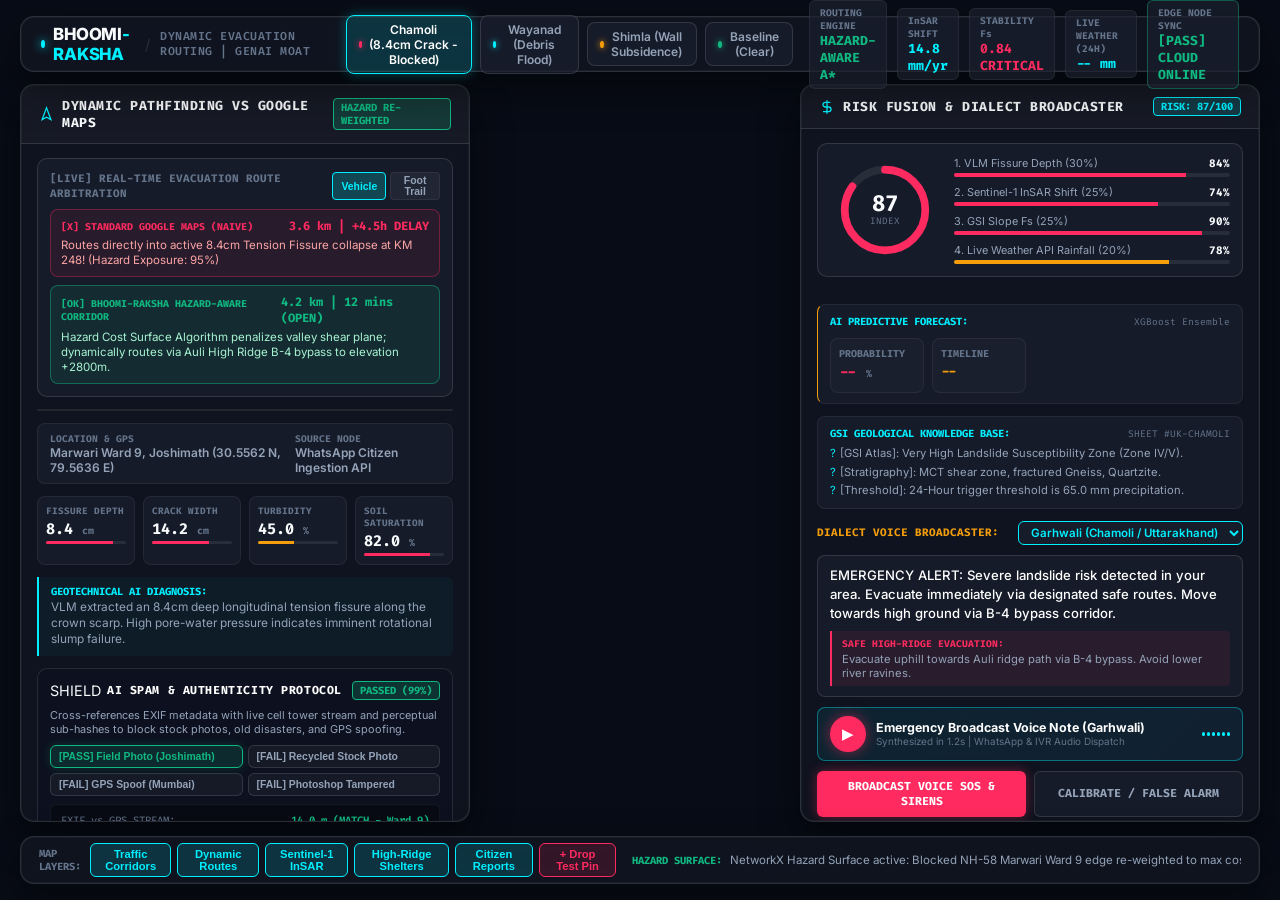
==== dashboard/index.html @ a4de479c "feat: real-time WhatsApp incoming citizen SOS popup modal on live dashboard" ====
<!DOCTYPE html>
<html lang="en">

<head>
  <meta charset="UTF-8">
  <meta name="viewport" content="width=device-width, initial-scale=1.0">
  <title>BHOOMI-RAKSHA | Dynamic Evacuation Pathfinding &amp; Vision-RAG AI</title>

  <!-- Fonts: Inter + Fira Code -->
  <link rel="preconnect" href="https://fonts.googleapis.com">
  <link rel="preconnect" href="https://fonts.gstatic.com" crossorigin>
  <link
    href="https://fonts.googleapis.com/css2?family=Fira+Code:wght@400;500;600;700&family=Inter:wght@300;400;500;600;700;800&display=swap"
    rel="stylesheet">

  <!-- Leaflet CSS -->
  <link rel="stylesheet" href="https://unpkg.com/leaflet@1.9.4/dist/leaflet.css"
    integrity="sha256-p4NxAoJBhIIN+hmNHrzRCf9tD/miZyoHS5obTRR9BMY=" crossorigin="" />

  <!-- Custom Apple Titanium Stylesheet -->
  <link rel="stylesheet" href="style.css">
</head>

<body class="theme-titanium">

  <!-- ============================================== -->
  <!-- FULLSCREEN BACKGROUND MAP HERO                 -->
  <!-- ============================================== -->
  <div id="hazard-map" class="fullscreen-map"></div>

  <!-- ============================================== -->
  <!-- TOP FLOATING HEADER HUD BAR                    -->
  <!-- ============================================== -->
  <header class="top-hud-bar glass-card">
    <div class="hud-brand">
      <div class="brand-badge">
        <span class="pulse-dot"></span>
        <span class="brand-name">BHOOMI<span class="text-accent">-RAKSHA</span></span>
      </div>
      <span class="brand-divider">/</span>
      <span class="brand-sub">DYNAMIC EVACUATION ROUTING | GENAI MOAT</span>
    </div>

    <!-- Center Scenario Selector -->
    <div class="hud-scenarios">
      <button class="sc-pill sc-pill--active" id="btn-sc-chamoli" onclick="selectScenario('chamoli_fissure')">
        <span class="sc-dot dot-red"></span> Chamoli (8.4cm Crack - Blocked)
      </button>
      <button class="sc-pill" id="btn-sc-wayanad" onclick="selectScenario('wayanad_flood')">
        <span class="sc-dot dot-cyan"></span> Wayanad (Debris Flood)
      </button>
      <button class="sc-pill" id="btn-sc-shimla" onclick="selectScenario('shimla_subsidence')">
        <span class="sc-dot dot-amber"></span> Shimla (Wall Subsidence)
      </button>
      <button class="sc-pill" id="btn-sc-normal" onclick="selectScenario('false_alarm_normal')">
        <span class="sc-dot dot-green"></span> Baseline (Clear)
      </button>
    </div>

    <!-- Right Live Telemetry Quick Pills -->
    <div class="hud-telemetry">
      <div class="telem-chip">
        <span class="chip-k">ROUTING ENGINE</span>
        <span class="chip-v text-safe" id="stat-routing">HAZARD-AWARE A*</span>
      </div>
      <div class="telem-chip">
        <span class="chip-k">InSAR SHIFT</span>
        <span class="chip-v text-cyan" id="stat-sar">14.8 mm/yr</span>
      </div>
      <div class="telem-chip">
        <span class="chip-k">STABILITY Fs</span>
        <span class="chip-v text-danger" id="stat-fs">0.84 CRITICAL</span>
      </div>
      <div class="telem-chip">
        <span class="chip-k">LIVE WEATHER (24H)</span>
        <span class="chip-v text-cyan" id="stat-weather">-- mm</span>
      </div>
      <div class="telem-chip" id="sync-chip" style="border-color: rgba(16, 185, 129, 0.4);">
        <span class="chip-k">EDGE NODE SYNC</span>
        <span class="chip-v text-safe" id="stat-sync">[PASS] CLOUD ONLINE</span>
      </div>
    </div>
  </header>

  <!-- ============================================== -->
  <!-- FLOATING LEFT WIDGET: ROUTING COMPARISON & VLM -->
  <!-- ============================================== -->
  <aside class="floating-panel floating-panel--left glass-card" id="panel-left">
    <div class="panel-header">
      <div class="panel-title-group">
        <svg class="panel-icon" viewBox="0 0 24 24" width="16" height="16" fill="none" stroke="currentColor"
          stroke-width="2">
          <polygon points="12 2 19 21 12 17 5 21 12 2" />
        </svg>
        <h3>DYNAMIC PATHFINDING VS GOOGLE MAPS</h3>
      </div>
      <span class="badge-mini badge-mini--safe" id="routing-badge">HAZARD RE-WEIGHTED</span>
    </div>

    <div class="panel-body">
      <!-- 1. Side-by-Side Pathfinding Comparison Card (The SIH Pitch Moat) -->
      <div class="route-comparison-card">
        <div class="route-comp-header">
          <span class="comp-title">[LIVE] REAL-TIME EVACUATION ROUTE ARBITRATION</span>
          <div class="evac-mode-switch">
            <button class="mode-btn mode-btn--active" id="btn-mode-veh"
              onclick="switchEvacMode('vehicle')">Vehicle</button>
            <button class="mode-btn" id="btn-mode-foot" onclick="switchEvacMode('foot')">Foot Trail</button>
          </div>
        </div>

        <!-- Google Maps (Naive Baseline) -->
        <div class="route-option route-option--naive">
          <div class="route-opt-top">
            <span class="route-tag tag-danger">[X] STANDARD GOOGLE MAPS (NAIVE)</span>
            <span class="route-stat text-danger" id="naive-dist">3.6 km | +4.5h DELAY</span>
          </div>
          <p class="route-warning-text" id="naive-warn">
            Routes directly into active 8.4cm Tension Fissure collapse at KM 248! (Hazard Exposure: 95%)
          </p>
        </div>

        <!-- Bhoomi-Raksha Dynamic Safe Route -->
        <div class="route-option route-option--safe">
          <div class="route-opt-top">
            <span class="route-tag tag-safe">[OK] BHOOMI-RAKSHA HAZARD-AWARE CORRIDOR</span>
            <span class="route-stat text-safe" id="safe-dist">4.2 km | 12 mins (OPEN)</span>
          </div>
          <p class="route-clear-text" id="safe-desc">
            Hazard Cost Surface Algorithm penalizes valley shear plane; dynamically routes via Auli High Ridge B-4
            bypass to elevation +2800m.
          </p>
        </div>
      </div>

      <!-- 2. Citizen Field Photo with VLM Segmentation -->
      <div class="photo-viewer-card">
        <div class="photo-tags">
          <span class="photo-tag tag-depth" id="vlm-tag-depth">DEPTH: 8.4 cm</span>
          <span class="photo-tag tag-class" id="vlm-tag-class">TENSION SCARP</span>
          <span class="photo-tag tag-conf" id="vlm-tag-conf">93.5% CONFIDENCE</span>
        </div>
        <img id="vlm-preview-img"
          src="https://images.unsplash.com/photo-1578328819058-b69f3a3b0f6b?auto=format&fit=crop&w=800&q=80"
          alt="Citizen Field Upload">
        <div class="fissure-box-overlay" id="fissure-box">
          <span class="fissure-badge">VLM SEGMENTATION: 8.4cm DEPTH x 14.2cm WIDTH</span>
        </div>
      </div>

      <!-- 3. Photo Meta & Diagnostic Metrics -->
      <div class="photo-meta-strip">
        <div class="meta-row">
          <span class="meta-k">LOCATION &amp; GPS</span>
          <span class="meta-v" id="reporter-loc">Marwari Ward 9, Joshimath (30.5562 N, 79.5636 E)</span>
        </div>
        <div class="meta-row">
          <span class="meta-k">SOURCE NODE</span>
          <span class="meta-v text-cyan" id="reporter-name">WhatsApp Citizen Ingestion API</span>
        </div>
      </div>

      <!-- 4-Grid Diagnostic Counters -->
      <div class="metric-grid">
        <div class="metric-cell">
          <span class="cell-label">FISSURE DEPTH</span>
          <span class="cell-val" id="metric-depth">8.4 <small>cm</small></span>
          <div class="progress-track">
            <div class="progress-bar bg-danger" id="bar-depth" style="width: 84%"></div>
          </div>
        </div>
        <div class="metric-cell">
          <span class="cell-label">CRACK WIDTH</span>
          <span class="cell-val" id="metric-width">14.2 <small>cm</small></span>
          <div class="progress-track">
            <div class="progress-bar bg-danger" id="bar-width" style="width: 71%"></div>
          </div>
        </div>
        <div class="metric-cell">
          <span class="cell-label">TURBIDITY</span>
          <span class="cell-val" id="metric-turbidity">45.0 <small>%</small></span>
          <div class="progress-track">
            <div class="progress-bar bg-amber" id="bar-turbidity" style="width: 45%"></div>
          </div>
        </div>
        <div class="metric-cell">
          <span class="cell-label">SOIL SATURATION</span>
          <span class="cell-val" id="metric-sat">82.0 <small>%</small></span>
          <div class="progress-track">
            <div class="progress-bar bg-danger" id="bar-sat" style="width: 82%"></div>
          </div>
        </div>
      </div>

      <!-- VLM Geotechnical Diagnostic Explanation -->
      <div class="explanation-card">
        <span class="exp-title">GEOTECHNICAL AI DIAGNOSIS:</span>
        <p class="exp-text" id="vlm-explanation">
          VLM extracted an 8.4cm deep longitudinal tension fissure along the crown scarp. High pore-water pressure
          indicates imminent rotational slump failure.
        </p>
      </div>

      <!-- 4. AI Hallucination & Spam Filter (Computer Vision Protocol) -->
      <div class="spam-filter-card">
        <div class="spam-header">
          <div class="spam-title-group">
            <span class="spam-icon">SHIELD</span>
            <span class="spam-title">AI SPAM &amp; AUTHENTICITY PROTOCOL</span>
          </div>
          <span class="badge-mini badge-mini--safe" id="spam-status-badge">PASSED (99%)</span>
        </div>

        <p class="spam-pitch-note">
          Cross-references EXIF metadata with live cell tower stream and perceptual sub-hashes to block stock photos,
          old disasters, and GPS spoofing.
        </p>

        <!-- Interactive Test Triggers -->
        <div class="spam-preset-pills">
          <button class="spam-pill spam-pill--active" id="btn-spam-live_authentic_field"
            onclick="testSpamPreset('live_authentic_field')">
            [PASS] Field Photo (Joshimath)
          </button>
          <button class="spam-pill" id="btn-spam-recycled_stock_spam" onclick="testSpamPreset('recycled_stock_spam')">
            [FAIL] Recycled Stock Photo
          </button>
          <button class="spam-pill" id="btn-spam-gps_spoof_hoax" onclick="testSpamPreset('gps_spoof_hoax')">
            [FAIL] GPS Spoof (Mumbai)
          </button>
          <button class="spam-pill" id="btn-spam-manipulated_photoshop_fake"
            onclick="testSpamPreset('manipulated_photoshop_fake')">
            [FAIL] Photoshop Tampered
          </button>
        </div>

        <!-- Real-time Verification Telemetry -->
        <div class="spam-telemetry-box">
          <div class="spam-telem-row">
            <span class="telem-k">EXIF vs GPS STREAM:</span>
            <span class="telem-v text-safe" id="spam-gps-delta">14.0 m (MATCH - Ward 9)</span>
          </div>
          <div class="spam-telem-row">
            <span class="telem-k">TOWER TRIANGULATION:</span>
            <span class="telem-v text-safe" id="spam-tower-cid">BSNL Circle UK (LAC: 2481 / CID: 58210)</span>
          </div>
          <div class="spam-telem-row">
            <span class="telem-k">dHash DEDUPLICATION:</span>
            <span class="telem-v text-safe" id="spam-dhash-match">0% Duplicate (Unique Field Frame)</span>
          </div>
          <div class="spam-telem-row">
            <span class="telem-k">COMPRESSION / ELA:</span>
            <span class="telem-v text-safe" id="spam-ela-score">96% Raw Sensor Consistency</span>
          </div>
        </div>

        <div class="spam-reason-box" id="spam-reason-box">
          <span class="spam-reason-text" id="spam-decision-reason">
            Verified: EXIF GPS, Cell Tower ID, Raw Sensor Noise &amp; Timestamp match. Zero duplicate hashes in national
            archive.
          </span>
        </div>
      </div>
    </div>
  </aside>

  <!-- ============================================== -->
  <!-- FLOATING RIGHT WIDGET: RISK, RAG & BROADCAST   -->
  <!-- ============================================== -->
  <aside class="floating-panel floating-panel--right glass-card" id="panel-right">
    <div class="panel-header">
      <div class="panel-title-group">
        <svg class="panel-icon" viewBox="0 0 24 24" width="16" height="16" fill="none" stroke="currentColor"
          stroke-width="2">
          <path d="M12 2v20M17 5H9.5a3.5 3.5 0 0 0 0 7h5a3.5 3.5 0 0 1 0 7H6" />
        </svg>
        <h3>RISK FUSION &amp; DIALECT BROADCASTER</h3>
      </div>
      <span class="badge-mini badge-mini--cyan" id="composite-score-badge">RISK: 87/100</span>
    </div>

    <div class="panel-body">
      <!-- 1. Threat Gauge & Risk Breakdown Row -->
      <div class="risk-gauge-row">
        <div class="radial-gauge">
          <svg viewBox="0 0 100 100">
            <circle class="gauge-base" cx="50" cy="50" r="42"></circle>
            <circle class="gauge-arc" id="gauge-fill-circle" cx="50" cy="50" r="42"></circle>
          </svg>
          <div class="gauge-center">
            <span class="gauge-number" id="risk-score-num">87</span>
            <span class="gauge-sub">INDEX</span>
          </div>
        </div>

        <div class="factor-breakdown">
          <div class="factor-item">
            <div class="factor-label"><span>1. VLM Fissure Depth (30%)</span><strong id="bk-vlm">84%</strong></div>
            <div class="factor-track">
              <div class="factor-fill bg-danger" id="prog-vlm" style="width: 84%"></div>
            </div>
          </div>
          <div class="factor-item">
            <div class="factor-label"><span>2. Sentinel-1 InSAR Shift (25%)</span><strong id="bk-sar">74%</strong></div>
            <div class="factor-track">
              <div class="factor-fill bg-danger" id="prog-sar" style="width: 74%"></div>
            </div>
          </div>
          <div class="factor-item">
            <div class="factor-label"><span>3. GSI Slope Fs (25%)</span><strong id="bk-fs">90%</strong></div>
            <div class="factor-track">
              <div class="factor-fill bg-danger" id="prog-fs" style="width: 90%"></div>
            </div>
          </div>
          <div class="factor-item">
            <div class="factor-label"><span>4. Live Weather API Rainfall (20%)</span><strong id="bk-rain">78%</strong>
            </div>
            <div class="factor-track">
              <div class="factor-fill bg-amber" id="prog-rain" style="width: 78%"></div>
            </div>
          </div>
        </div>
      </div>

      <!-- 1.5 AI/ML Predictive Forecast -->
      <div class="rag-info-card" style="margin-top: 15px; border-left-color: #f59e0b;">
        <div class="rag-header">
          <span class="rag-label">AI PREDICTIVE FORECAST:</span>
          <span class="rag-tag" id="ai-model-tag">XGBoost Ensemble</span>
        </div>
        <div class="metric-grid" style="margin-top: 10px; gap: 8px;">
          <div class="metric-cell" style="flex: 1;">
            <span class="cell-label" style="font-size: 10px;">PROBABILITY</span>
            <span class="cell-val text-danger" id="ai-prob">-- <small>%</small></span>
          </div>
          <div class="metric-cell" style="flex: 2;">
            <span class="cell-label" style="font-size: 10px;">TIMELINE</span>
            <span class="cell-val text-amber" id="ai-timeline" style="font-size: 14px;">--</span>
          </div>
        </div>
      </div>

      <!-- 2. GSI Geological Survey RAG Snippets -->
      <div class="rag-info-card">
        <div class="rag-header">
          <span class="rag-label">GSI GEOLOGICAL KNOWLEDGE BASE:</span>
          <span class="rag-tag" id="rag-sector-tag">SHEET #UK-CHAMOLI</span>
        </div>
        <ul class="rag-bullets" id="rag-excerpts-list">
          <li>[GSI Atlas]: Very High Landslide Susceptibility Zone (Zone IV/V).</li>
          <li>[Stratigraphy]: MCT shear zone, fractured Gneiss, Quartzite.</li>
          <li>[Threshold]: 24-Hour trigger threshold is 65.0 mm precipitation.</li>
        </ul>
      </div>

      <!-- 3. Regional Dialect Voice Broadcaster -->
      <div class="broadcast-section">
        <div class="broadcast-top-row">
          <span class="bc-title">DIALECT VOICE BROADCASTER:</span>
          <select id="dialect-select" class="dialect-select-input" onchange="changeDialect(this.value)">
            <option value="Garhwali">Garhwali (Chamoli / Uttarakhand)</option>
            <option value="Malayalam">Malayalam (Wayanad / Kerala)</option>
            <option value="Pahari">Pahari (Shimla / HP)</option>
            <option value="Nepali">Nepali (Darjeeling / Sikkim)</option>
            <option value="Hindi">Hindi (Common)</option>
            <option value="English">English (National)</option>
          </select>
        </div>

        <div class="speech-script-box">
          <p class="speech-text" id="bc-script-text">
            EMERGENCY ALERT: Severe landslide risk detected in your area. Evacuate immediately via designated safe
            routes. Move towards high ground via B-4 bypass corridor.
          </p>
          <div class="evac-route-box">
            <span class="evac-k">SAFE HIGH-RIDGE EVACUATION:</span>
            <span class="evac-v" id="bc-route-text">Evacuate uphill towards Auli ridge path via B-4 bypass. Avoid lower
              river ravines.</span>
          </div>
        </div>

        <!-- Sleek Audio Player -->
        <div class="audio-control-card">
          <button class="btn-play-trigger" id="btn-audio-play" onclick="toggleAudioPlayback()">
            <span id="play-icon">&#9654;</span>
          </button>
          <div class="audio-meta">
            <span class="audio-name" id="audio-label">Emergency Broadcast Voice Note (Garhwali)</span>
            <span class="audio-meta-sub">Synthesized in 1.2s | WhatsApp &amp; IVR Audio Dispatch</span>
          </div>
          <div class="wave-visualizer" id="audio-wave-anim">
            <span></span><span></span><span></span><span></span><span></span><span></span>
          </div>
        </div>

        <!-- Dispatch Actions -->
        <div class="action-button-grid">
          <button class="action-btn btn-broadcast" onclick="triggerOperatorAction('CONFIRM_DISPATCH')">
            BROADCAST VOICE SOS &amp; SIRENS
          </button>
          <button class="action-btn btn-calibrate" onclick="triggerOperatorAction('FALSE_ALARM')">
            CALIBRATE / FALSE ALARM
          </button>
        </div>
      </div>
    </div>
  </aside>

  <!-- ============================================== -->
  <!-- FLOATING BOTTOM MAP CONTROLS & AUDIT BAR       -->
  <!-- ============================================== -->
  <footer class="bottom-hud-bar glass-card">
    <div class="map-layers-group">
      <span class="hud-label">MAP LAYERS:</span>
      <button class="layer-pill layer-pill--active" id="tog-traffic" onclick="toggleMapLayer('traffic')">Traffic
        Corridors</button>
      <button class="layer-pill layer-pill--active" id="tog-routes" onclick="toggleMapLayer('routes')">Dynamic
        Routes</button>
      <button class="layer-pill layer-pill--active" id="tog-insar" onclick="toggleMapLayer('insar')">Sentinel-1
        InSAR</button>
      <button class="layer-pill layer-pill--active" id="tog-evac" onclick="toggleMapLayer('evac')">High-Ridge
        Shelters</button>
      <button class="layer-pill layer-pill--active" id="tog-pins" onclick="toggleMapLayer('pins')">Citizen
        Reports</button>
      <button class="layer-pill layer-pill--highlight" onclick="simulateNewCitizenClick()">+ Drop Test Pin</button>
    </div>

    <!-- Mini Audit Log -->
    <div class="audit-mini-ticker">
      <span class="audit-tag">HAZARD SURFACE:</span>
      <span class="audit-msg" id="audit-ticker-msg">NetworkX Hazard Surface active: Blocked NH-58 Marwari Ward 9 edge
        re-weighted to max cost. Traffic rerouted to Auli B-4 bypass.</span>
    </div>
  </footer>

  <!-- ============================================== -->
  <!-- LIVE WHATSAPP CITIZEN SOS POPUP MODAL          -->
  <!-- ============================================== -->
  <div id="whatsapp-sos-modal" class="sos-modal-overlay" style="display: none;">
    <div class="sos-modal-card glass-card">
      <div class="sos-modal-header">
        <div class="sos-pulse-badge">
          <span class="pulse-ring"></span>
          <span class="sos-icon">🚨</span>
        </div>
        <div class="sos-title-group">
          <h4 class="sos-heading">INCOMING CITIZEN WHATSAPP SOS</h4>
          <span class="sos-sub" id="sos-timestamp">Live Alert • Received Just Now</span>
        </div>
        <button class="sos-close-btn" onclick="dismissSosModal()">&times;</button>
      </div>

      <div class="sos-modal-body">
        <div class="sos-sender-badge">
          <span class="sender-label">SENDER MOBILE:</span>
          <span class="sender-number" id="sos-sender-phone">+91 97738-34230</span>
        </div>

        <div class="sos-message-bubble">
          <span class="bubble-tag">CITIZEN DISTRESS MESSAGE:</span>
          <p class="bubble-text" id="sos-message-content">
            "Heavy rain and road crack in my area, please send evacuation route!"
          </p>
        </div>

        <div class="sos-action-bar">
          <button class="action-btn btn-broadcast" style="padding: 8px 16px; font-size: 11px;" onclick="triggerOperatorAction('CONFIRM_DISPATCH')">
            DISPATCH DIALECT SIREN & ROUTE
          </button>
          <button class="action-btn btn-calibrate" style="padding: 8px 16px; font-size: 11px;" onclick="dismissSosModal()">
            ACKNOWLEDGE
          </button>
        </div>
      </div>
    </div>
  </div>

  <!-- Leaflet Map JS -->
  <script src="https://unpkg.com/leaflet@1.9.4/dist/leaflet.js"
    integrity="sha256-20nQCchB9co0qIjJZRGuk2/Z9VM+kNiyxNV1lvTlZBo=" crossorigin=""></script>
  <!-- Dashboard Controller Script -->
  <script src="app.js"></script>
</body>

</html>
---- dashboard/style.css ----
/* ==========================================================================
   BHOOMI-RAKSHA FULLSCREEN HERO STYLESHEET
   Apple Titanium Frosted Dark Glass Theme
   Typography: Inter + Fira Code
   ========================================================================== */

:root {
  --bg-core: #090c13;
  --bg-glass: rgba(18, 22, 32, 0.78);
  --bg-glass-sub: rgba(28, 34, 48, 0.65);
  --bg-glass-elevated: rgba(38, 46, 65, 0.85);
  
  --border-glass: rgba(255, 255, 255, 0.12);
  --border-glass-light: rgba(255, 255, 255, 0.06);
  --border-accent: rgba(0, 240, 255, 0.4);

  --text-primary: #f8fafc;
  --text-secondary: #94a3b8;
  --text-muted: #64748b;

  --accent-cyan: #00f0ff;
  --accent-blue: #38bdf8;
  --accent-danger: #ff2a5f;
  --accent-amber: #f59e0b;
  --accent-safe: #10b981;

  --font-ui: 'Inter', -apple-system, BlinkMacSystemFont, sans-serif;
  --font-mono: 'Fira Code', monospace;
}

* {
  box-sizing: border-box;
  margin: 0;
  padding: 0;
}

html, body {
  width: 100vw;
  height: 100vh;
  overflow: hidden;
  background-color: var(--bg-core);
  color: var(--text-primary);
  font-family: var(--font-ui);
  -webkit-font-smoothing: antialiased;
}

/* ==========================================================================
   FULLSCREEN MAP CONTAINER
   ========================================================================== */
.fullscreen-map {
  position: absolute;
  top: 0;
  left: 0;
  width: 100vw;
  height: 100vh;
  z-index: 1;
  background: #080c16;
}

/* Leaflet map dark filter */
.leaflet-container {
  background: #090d16 !important;
  font-family: var(--font-ui) !important;
}

/* ==========================================================================
   FROSTED GLASS CARD BASE
   ========================================================================== */
.glass-card {
  background: var(--bg-glass);
  backdrop-filter: blur(20px) saturate(180%);
  -webkit-backdrop-filter: blur(20px) saturate(180%);
  border: 1px solid var(--border-glass);
  box-shadow: 0 16px 40px rgba(0, 0, 0, 0.45), 0 0 1px 1px rgba(255, 255, 255, 0.05) inset;
  border-radius: 14px;
}

/* ==========================================================================
   TOP FLOATING HUD BAR
   ========================================================================== */
.top-hud-bar {
  position: absolute;
  top: 16px;
  left: 20px;
  right: 20px;
  height: 56px;
  z-index: 1000;
  display: flex;
  align-items: center;
  justify-content: space-between;
  padding: 0 20px;
  gap: 16px;
}

.hud-brand {
  display: flex;
  align-items: center;
  gap: 10px;
}

.brand-badge {
  display: flex;
  align-items: center;
  gap: 8px;
}

.pulse-dot {
  width: 8px;
  height: 8px;
  border-radius: 50%;
  background: var(--accent-cyan);
  box-shadow: 0 0 10px var(--accent-cyan);
  animation: pulse-glow 2s infinite ease-in-out;
}

@keyframes pulse-glow {
  0%, 100% { opacity: 1; transform: scale(1); }
  50% { opacity: 0.4; transform: scale(0.85); }
}

.brand-name {
  font-size: 1.05rem;
  font-weight: 800;
  letter-spacing: -0.3px;
  font-family: var(--font-ui);
}

.text-accent {
  color: var(--accent-cyan);
}

.brand-divider {
  color: var(--border-glass);
  font-size: 0.9rem;
}

.brand-sub {
  font-size: 0.72rem;
  color: var(--text-muted);
  font-family: var(--font-mono);
  font-weight: 600;
  letter-spacing: 0.5px;
}

.hud-scenarios {
  display: flex;
  align-items: center;
  gap: 8px;
}

.sc-pill {
  background: var(--bg-glass-sub);
  border: 1px solid var(--border-glass);
  color: var(--text-secondary);
  padding: 6px 12px;
  border-radius: 8px;
  font-size: 0.75rem;
  font-weight: 600;
  cursor: pointer;
  display: flex;
  align-items: center;
  gap: 6px;
  transition: all 0.2s ease;
  font-family: var(--font-ui);
}

.sc-pill:hover {
  background: var(--bg-glass-elevated);
  color: var(--text-primary);
  border-color: rgba(255, 255, 255, 0.2);
}

.sc-pill--active {
  background: rgba(0, 240, 255, 0.15);
  color: #fff;
  border-color: var(--accent-cyan);
  box-shadow: 0 0 12px rgba(0, 240, 255, 0.3);
}

.sc-dot {
  width: 7px;
  height: 7px;
  border-radius: 50%;
}
.dot-red { background: var(--accent-danger); box-shadow: 0 0 6px var(--accent-danger); }
.dot-cyan { background: var(--accent-cyan); box-shadow: 0 0 6px var(--accent-cyan); }
.dot-amber { background: var(--accent-amber); box-shadow: 0 0 6px var(--accent-amber); }
.dot-green { background: var(--accent-safe); box-shadow: 0 0 6px var(--accent-safe); }

.hud-telemetry {
  display: flex;
  align-items: center;
  gap: 10px;
}

.telem-chip {
  background: var(--bg-glass-sub);
  border: 1px solid var(--border-glass-light);
  padding: 5px 10px;
  border-radius: 6px;
  display: flex;
  flex-direction: column;
}

.chip-k {
  font-size: 0.6rem;
  color: var(--text-muted);
  font-family: var(--font-mono);
  font-weight: 700;
}

.chip-v {
  font-size: 0.82rem;
  font-weight: 700;
  font-family: var(--font-mono);
}

.text-danger { color: var(--accent-danger); }
.text-cyan { color: var(--accent-cyan); }
.text-amber { color: var(--accent-amber); }
.text-safe { color: var(--accent-safe); }

/* ==========================================================================
   FLOATING HUD PANELS (LEFT & RIGHT)
   ========================================================================== */
.floating-panel {
  position: absolute;
  top: 84px;
  bottom: 78px;
  width: 450px;
  z-index: 999;
  display: flex;
  flex-direction: column;
  overflow: hidden;
}

.floating-panel--left {
  left: 20px;
}

.floating-panel--right {
  right: 20px;
  width: 460px;
}

.panel-header {
  padding: 12px 18px;
  background: rgba(255, 255, 255, 0.03);
  border-bottom: 1px solid var(--border-glass);
  display: flex;
  align-items: center;
  justify-content: space-between;
}

.panel-title-group {
  display: flex;
  align-items: center;
  gap: 8px;
  color: var(--accent-cyan);
}

.panel-title-group h3 {
  font-size: 0.82rem;
  font-weight: 700;
  letter-spacing: 0.5px;
  color: var(--text-primary);
  font-family: var(--font-mono);
}

.badge-mini {
  font-size: 0.65rem;
  font-weight: 800;
  padding: 2px 7px;
  border-radius: 4px;
  font-family: var(--font-mono);
}

.badge-mini--danger {
  background: rgba(255, 42, 95, 0.2);
  color: var(--accent-danger);
  border: 1px solid var(--accent-danger);
}

.badge-mini--safe {
  background: rgba(16, 185, 129, 0.2);
  color: var(--accent-safe);
  border: 1px solid var(--accent-safe);
}

.badge-mini--cyan {
  background: rgba(0, 240, 255, 0.15);
  color: var(--accent-cyan);
  border: 1px solid var(--accent-cyan);
}

.panel-body {
  padding: 14px 16px;
  overflow-y: auto;
  display: flex;
  flex-direction: column;
  gap: 12px;
}

.panel-body::-webkit-scrollbar {
  width: 4px;
}
.panel-body::-webkit-scrollbar-track {
  background: transparent;
}
.panel-body::-webkit-scrollbar-thumb {
  background: rgba(255, 255, 255, 0.15);
  border-radius: 2px;
}

/* ==========================================================================
   ROUTE COMPARISON & PATHFINDING WIDGET
   ========================================================================== */
.route-comparison-card {
  background: var(--bg-glass-sub);
  border: 1px solid var(--border-glass);
  border-radius: 10px;
  padding: 12px;
  display: flex;
  flex-direction: column;
  gap: 8px;
}

.route-comp-header {
  display: flex;
  justify-content: space-between;
  align-items: center;
  gap: 6px;
}

.comp-title {
  font-size: 0.68rem;
  color: var(--text-muted);
  font-family: var(--font-mono);
  font-weight: 700;
}

.evac-mode-switch {
  display: flex;
  gap: 4px;
}

.mode-btn {
  background: rgba(255, 255, 255, 0.05);
  border: 1px solid var(--border-glass-light);
  color: var(--text-secondary);
  font-size: 0.65rem;
  font-weight: 600;
  padding: 2px 8px;
  border-radius: 4px;
  cursor: pointer;
  transition: all 0.2s ease;
}

.mode-btn:hover {
  background: rgba(255, 255, 255, 0.12);
  color: #fff;
}

.mode-btn--active {
  background: rgba(0, 240, 255, 0.2);
  color: var(--accent-cyan);
  border-color: var(--accent-cyan);
}

.route-option {
  border-radius: 8px;
  padding: 8px 10px;
  display: flex;
  flex-direction: column;
  gap: 4px;
}

.route-option--naive {
  background: rgba(255, 42, 95, 0.08);
  border: 1px solid rgba(255, 42, 95, 0.35);
}

.route-option--safe {
  background: rgba(16, 185, 129, 0.1);
  border: 1px solid rgba(16, 185, 129, 0.45);
}

.route-opt-top {
  display: flex;
  justify-content: space-between;
  align-items: center;
}

.route-tag {
  font-size: 0.62rem;
  font-weight: 800;
  font-family: var(--font-mono);
}

.tag-danger { color: var(--accent-danger); }
.tag-safe { color: var(--accent-safe); }

.route-stat {
  font-size: 0.75rem;
  font-weight: 700;
  font-family: var(--font-mono);
}

.route-warning-text {
  font-size: 0.72rem;
  color: #fca5a5;
  line-height: 1.3;
}

.route-clear-text {
  font-size: 0.72rem;
  color: #a7f3d0;
  line-height: 1.3;
}

/* Photo Viewer */
.photo-viewer-card {
  position: relative;
  height: 150px;
  border-radius: 10px;
  overflow: hidden;
  border: 1px solid var(--border-glass);
  background: #050810;
}

.photo-viewer-card img {
  width: 100%;
  height: 100%;
  object-fit: cover;
  opacity: 0.88;
}

.photo-tags {
  position: absolute;
  top: 8px;
  left: 8px;
  display: flex;
  gap: 6px;
  z-index: 2;
}

.photo-tag {
  background: rgba(0, 0, 0, 0.8);
  backdrop-filter: blur(8px);
  border: 1px solid var(--border-glass);
  color: #fff;
  font-size: 0.65rem;
  font-weight: 700;
  padding: 2px 7px;
  border-radius: 4px;
  font-family: var(--font-mono);
}

.tag-depth { color: var(--accent-danger); border-color: var(--accent-danger); }
.tag-conf { color: var(--accent-cyan); border-color: var(--accent-cyan); }

.fissure-box-overlay {
  position: absolute;
  top: 32%;
  left: 20%;
  width: 60%;
  height: 42%;
  border: 2px dashed var(--accent-danger);
  border-radius: 4px;
  box-shadow: 0 0 14px rgba(255, 42, 95, 0.5);
  display: flex;
  align-items: flex-end;
  padding: 4px;
  pointer-events: none;
}

.fissure-badge {
  background: var(--accent-danger);
  color: #fff;
  font-size: 0.58rem;
  font-weight: 800;
  padding: 2px 5px;
  border-radius: 3px;
  font-family: var(--font-mono);
}

.photo-meta-strip {
  background: var(--bg-glass-sub);
  border: 1px solid var(--border-glass-light);
  border-radius: 8px;
  padding: 8px 12px;
  display: flex;
  justify-content: space-between;
  gap: 8px;
}

.meta-row {
  display: flex;
  flex-direction: column;
}

.meta-k {
  font-size: 0.6rem;
  color: var(--text-muted);
  font-family: var(--font-mono);
  font-weight: 700;
}

.meta-v {
  font-size: 0.75rem;
  font-weight: 600;
  color: var(--text-secondary);
}

.metric-grid {
  display: grid;
  grid-template-columns: repeat(4, 1fr);
  gap: 8px;
}

.metric-cell {
  background: var(--bg-glass-sub);
  border: 1px solid var(--border-glass-light);
  border-radius: 8px;
  padding: 8px;
  display: flex;
  flex-direction: column;
}

.cell-label {
  font-size: 0.58rem;
  color: var(--text-muted);
  font-family: var(--font-mono);
  font-weight: 700;
}

.cell-val {
  font-size: 0.95rem;
  font-weight: 700;
  font-family: var(--font-mono);
  margin: 2px 0;
}

.cell-val small {
  font-size: 0.62rem;
  color: var(--text-muted);
}

.progress-track {
  height: 3px;
  background: rgba(255, 255, 255, 0.08);
  border-radius: 2px;
  overflow: hidden;
}

.progress-bar {
  height: 100%;
}

.explanation-card {
  background: rgba(0, 240, 255, 0.04);
  border-left: 2px solid var(--accent-cyan);
  padding: 8px 12px;
  border-radius: 0 6px 6px 0;
  font-size: 0.74rem;
}

.exp-title {
  font-size: 0.65rem;
  font-weight: 700;
  color: var(--accent-cyan);
  font-family: var(--font-mono);
  display: block;
  margin-bottom: 2px;
}

.exp-text {
  color: var(--text-secondary);
  line-height: 1.35;
}

/* ==========================================================================
   RIGHT PANEL WIDGETS
   ========================================================================== */
.risk-gauge-row {
  display: grid;
  grid-template-columns: 110px 1fr;
  gap: 14px;
  align-items: center;
  background: var(--bg-glass-sub);
  border: 1px solid var(--border-glass);
  border-radius: 10px;
  padding: 12px;
}

.radial-gauge {
  width: 96px;
  height: 96px;
  position: relative;
  margin: 0 auto;
}

.radial-gauge svg {
  width: 100%;
  height: 100%;
  transform: rotate(-90deg);
}

.gauge-base {
  fill: none;
  stroke: rgba(255, 255, 255, 0.08);
  stroke-width: 8;
}

.gauge-arc {
  fill: none;
  stroke: var(--accent-danger);
  stroke-width: 8;
  stroke-dasharray: 264;
  stroke-dashoffset: 40;
  stroke-linecap: round;
  transition: stroke-dashoffset 0.8s ease, stroke 0.4s ease;
}

.gauge-center {
  position: absolute;
  top: 50%;
  left: 50%;
  transform: translate(-50%, -50%);
  text-align: center;
}

.gauge-number {
  font-size: 1.4rem;
  font-weight: 800;
  font-family: var(--font-mono);
  line-height: 1;
}

.gauge-sub {
  font-size: 0.58rem;
  color: var(--text-muted);
  font-family: var(--font-mono);
  display: block;
}

.factor-breakdown {
  display: flex;
  flex-direction: column;
  gap: 8px;
}

.factor-item {
  display: flex;
  flex-direction: column;
  gap: 2px;
}

.factor-label {
  display: flex;
  justify-content: space-between;
  font-size: 0.68rem;
  color: var(--text-secondary);
}

.factor-label strong {
  font-family: var(--font-mono);
  color: var(--text-primary);
}

.factor-track {
  height: 4px;
  background: rgba(255, 255, 255, 0.08);
  border-radius: 2px;
  overflow: hidden;
}

.factor-fill {
  height: 100%;
}

.rag-info-card {
  background: var(--bg-glass-sub);
  border: 1px solid var(--border-glass-light);
  border-radius: 8px;
  padding: 10px 12px;
}

.rag-header {
  display: flex;
  justify-content: space-between;
  align-items: center;
  margin-bottom: 6px;
}

.rag-label {
  font-size: 0.65rem;
  color: var(--accent-cyan);
  font-weight: 700;
  font-family: var(--font-mono);
}

.rag-tag {
  font-size: 0.6rem;
  color: var(--text-muted);
  font-family: var(--font-mono);
}

.rag-bullets {
  list-style: none;
  display: flex;
  flex-direction: column;
  gap: 4px;
}

.rag-bullets li {
  font-size: 0.7rem;
  color: var(--text-secondary);
  line-height: 1.3;
  padding-left: 10px;
  position: relative;
}

.rag-bullets li::before {
  content: '?';
  position: absolute;
  left: 0;
  color: var(--accent-cyan);
}

/* Broadcast Section */
.broadcast-section {
  display: flex;
  flex-direction: column;
  gap: 10px;
}

.broadcast-top-row {
  display: flex;
  justify-content: space-between;
  align-items: center;
}

.bc-title {
  font-size: 0.68rem;
  color: var(--accent-amber);
  font-weight: 700;
  font-family: var(--font-mono);
}

.dialect-select-input {
  background: var(--bg-glass-sub);
  color: var(--accent-cyan);
  border: 1px solid var(--accent-cyan);
  border-radius: 6px;
  padding: 3px 8px;
  font-size: 0.72rem;
  font-weight: 600;
  font-family: var(--font-ui);
  outline: none;
  cursor: pointer;
}

.speech-script-box {
  background: var(--bg-glass-sub);
  border: 1px solid var(--border-glass);
  border-radius: 8px;
  padding: 10px 12px;
  display: flex;
  flex-direction: column;
  gap: 8px;
}

.speech-text {
  font-size: 0.82rem;
  color: #fff;
  line-height: 1.45;
  font-weight: 500;
}

.evac-route-box {
  background: rgba(255, 42, 95, 0.08);
  border-left: 2px solid var(--accent-danger);
  padding: 6px 10px;
  border-radius: 0 4px 4px 0;
  font-size: 0.7rem;
  display: flex;
  flex-direction: column;
  gap: 2px;
}

.evac-k {
  font-size: 0.6rem;
  color: var(--accent-danger);
  font-weight: 700;
  font-family: var(--font-mono);
}

.evac-v {
  color: var(--text-secondary);
}

.audio-control-card {
  background: linear-gradient(135deg, rgba(0, 240, 255, 0.08), rgba(56, 189, 248, 0.08));
  border: 1px solid var(--border-accent);
  border-radius: 8px;
  padding: 8px 12px;
  display: flex;
  align-items: center;
  justify-content: space-between;
  gap: 10px;
}

.btn-play-trigger {
  width: 36px;
  height: 36px;
  border-radius: 50%;
  background: var(--accent-danger);
  color: #fff;
  border: none;
  cursor: pointer;
  display: flex;
  align-items: center;
  justify-content: center;
  font-size: 0.95rem;
  box-shadow: 0 0 14px rgba(255, 42, 95, 0.5);
  transition: transform 0.2s ease;
}

.btn-play-trigger:hover {
  transform: scale(1.08);
}

.audio-meta {
  display: flex;
  flex-direction: column;
  flex: 1;
}

.audio-name {
  font-size: 0.78rem;
  font-weight: 700;
  color: #fff;
}

.audio-meta-sub {
  font-size: 0.62rem;
  color: var(--text-muted);
}

.wave-visualizer {
  display: flex;
  align-items: center;
  gap: 2px;
  height: 20px;
}

.wave-visualizer span {
  width: 3px;
  height: 4px;
  background: var(--accent-cyan);
  border-radius: 2px;
  transition: height 0.2s ease;
}

.wave-visualizer.playing span {
  animation: wave-anim 1s infinite ease-in-out;
}

.wave-visualizer span:nth-child(2) { animation-delay: 0.15s; }
.wave-visualizer span:nth-child(3) { animation-delay: 0.3s; }
.wave-visualizer span:nth-child(4) { animation-delay: 0.45s; }
.wave-visualizer span:nth-child(5) { animation-delay: 0.6s; }
.wave-visualizer span:nth-child(6) { animation-delay: 0.75s; }

@keyframes wave-anim {
  0%, 100% { height: 4px; }
  50% { height: 18px; }
}

.action-button-grid {
  display: grid;
  grid-template-columns: 1fr 1fr;
  gap: 8px;
}

.action-btn {
  padding: 8px;
  border-radius: 6px;
  font-size: 0.72rem;
  font-weight: 700;
  cursor: pointer;
  border: none;
  font-family: var(--font-mono);
  transition: all 0.2s ease;
}

.btn-broadcast {
  background: var(--accent-danger);
  color: #fff;
  box-shadow: 0 0 12px rgba(255, 42, 95, 0.4);
}
.btn-broadcast:hover {
  background: #e01d4f;
}

.btn-calibrate {
  background: var(--bg-glass-sub);
  color: var(--text-secondary);
  border: 1px solid var(--border-glass);
}
.btn-calibrate:hover {
  background: var(--bg-glass-elevated);
  color: #fff;
}

/* ==========================================================================
   FLOATING BOTTOM HUD BAR
   ========================================================================== */
.bottom-hud-bar {
  position: absolute;
  bottom: 16px;
  left: 20px;
  right: 20px;
  height: 48px;
  z-index: 1000;
  display: flex;
  align-items: center;
  justify-content: space-between;
  padding: 0 18px;
  gap: 16px;
}

.map-layers-group {
  display: flex;
  align-items: center;
  gap: 6px;
}

.hud-label {
  font-size: 0.65rem;
  color: var(--text-muted);
  font-family: var(--font-mono);
  font-weight: 700;
}

.layer-pill {
  background: var(--bg-glass-sub);
  border: 1px solid var(--border-glass-light);
  color: var(--text-muted);
  font-size: 0.7rem;
  font-weight: 600;
  padding: 4px 10px;
  border-radius: 6px;
  cursor: pointer;
  transition: all 0.2s ease;
}

.layer-pill:hover {
  color: var(--text-primary);
  border-color: rgba(255, 255, 255, 0.2);
}

.layer-pill--active {
  background: rgba(0, 240, 255, 0.15);
  color: var(--accent-cyan);
  border-color: var(--accent-cyan);
}

.layer-pill--highlight {
  background: rgba(255, 42, 95, 0.15);
  color: var(--accent-danger);
  border-color: var(--accent-danger);
}
.layer-pill--highlight:hover {
  background: var(--accent-danger);
  color: #fff;
}

.audit-mini-ticker {
  display: flex;
  align-items: center;
  gap: 8px;
  font-size: 0.72rem;
  max-width: 650px;
  overflow: hidden;
  white-space: nowrap;
  text-overflow: ellipsis;
}

.audit-tag {
  color: var(--accent-safe);
  font-family: var(--font-mono);
  font-weight: 700;
  font-size: 0.65rem;
}

.audit-msg {
  color: var(--text-secondary);
}

/* ==========================================================================
   DYNAMIC ROUTE POLYLINES CUSTOM GLOW
   ========================================================================== */
.traffic-road-blocked {
  filter: drop-shadow(0 0 10px #ff2a5f);
  animation: road-pulse 2s infinite ease-in-out;
}
.traffic-road-slow {
  filter: drop-shadow(0 0 6px #f59e0b);
}
.traffic-road-clear {
  filter: drop-shadow(0 0 6px #10b981);
}

.route-poly-naive {
  filter: drop-shadow(0 0 8px #ef4444);
  animation: naive-pulse 1.8s infinite;
}

.route-poly-safe {
  filter: drop-shadow(0 0 10px #10b981);
}

@keyframes road-pulse {
  0%, 100% { opacity: 0.95; }
  50% { opacity: 0.65; }
}

@keyframes naive-pulse {
  0%, 100% { opacity: 0.9; }
  50% { opacity: 0.4; }
}

/* ==========================================================================
   AI SPAM & AUTHENTICITY PROTOCOL CARD
   ========================================================================== */
.spam-filter-card {
  background: rgba(14, 19, 32, 0.72);
  border: 1px solid rgba(255, 255, 255, 0.1);
  border-radius: 10px;
  padding: 12px;
  display: flex;
  flex-direction: column;
  gap: 8px;
}

.spam-header {
  display: flex;
  justify-content: space-between;
  align-items: center;
}

.spam-title-group {
  display: flex;
  align-items: center;
  gap: 6px;
}

.spam-icon {
  font-size: 0.9rem;
}

.spam-title {
  font-size: 0.72rem;
  font-weight: 700;
  letter-spacing: 0.05em;
  color: #fff;
  font-family: var(--font-mono);
}

.spam-pitch-note {
  font-size: 0.68rem;
  color: var(--text-secondary);
  line-height: 1.35;
  margin: 0;
}

.spam-preset-pills {
  display: grid;
  grid-template-columns: 1fr 1fr;
  gap: 5px;
}

.spam-pill {
  background: rgba(255, 255, 255, 0.04);
  border: 1px solid rgba(255, 255, 255, 0.12);
  color: var(--text-secondary);
  font-size: 0.65rem;
  font-weight: 600;
  padding: 5px 8px;
  border-radius: 6px;
  cursor: pointer;
  text-align: left;
  transition: all 0.2s ease;
  white-space: nowrap;
  overflow: hidden;
  text-overflow: ellipsis;
}

.spam-pill:hover {
  background: rgba(255, 255, 255, 0.09);
  color: #fff;
  border-color: rgba(255, 255, 255, 0.25);
}

.spam-pill--active {
  background: rgba(16, 185, 129, 0.15);
  color: var(--accent-safe);
  border-color: var(--accent-safe);
  box-shadow: 0 0 10px rgba(16, 185, 129, 0.2);
}

.spam-pill--blocked {
  background: rgba(239, 68, 68, 0.15);
  color: var(--accent-danger);
  border-color: var(--accent-danger);
  box-shadow: 0 0 10px rgba(239, 68, 68, 0.2);
}

.spam-telemetry-box {
  background: rgba(0, 0, 0, 0.35);
  border-radius: 6px;
  padding: 8px 10px;
  display: flex;
  flex-direction: column;
  gap: 5px;
  border: 1px solid rgba(255, 255, 255, 0.05);
}

.spam-telem-row {
  display: flex;
  justify-content: space-between;
  align-items: center;
  font-size: 0.67rem;
  font-family: var(--font-mono);
}

.spam-telem-row .telem-k {
  color: var(--text-muted);
}

.spam-telem-row .telem-v {
  font-weight: 600;
  max-width: 190px;
  text-align: right;
  overflow: hidden;
  text-overflow: ellipsis;
  white-space: nowrap;
}

.spam-reason-box {
  background: rgba(16, 185, 129, 0.08);
  border-left: 3px solid var(--accent-safe);
  padding: 6px 8px;
  border-radius: 4px;
}

.spam-reason-box--blocked {
  background: rgba(239, 68, 68, 0.1);
  border-left-color: var(--accent-danger);
}

.spam-reason-text {
  font-size: 0.68rem;
  color: var(--text-primary);
  line-height: 1.35;
  display: block;
}

/* Responsive adjustment */
@media (max-width: 1100px) {
  .floating-panel {
    width: 380px;
  }
}

/* Dynamic Progress Bar Colors */
.bg-safe { background-color: var(--accent-safe) !important; }
.bg-amber { background-color: var(--accent-amber) !important; }
.bg-danger { background-color: var(--accent-danger) !important; }

/* ==========================================================================
   LIVE CITIZEN WHATSAPP SOS MODAL POPUP
   ========================================================================== */
.sos-modal-overlay {
  position: fixed;
  top: 0;
  left: 0;
  width: 100vw;
  height: 100vh;
  background: rgba(0, 0, 0, 0.65);
  backdrop-filter: blur(8px);
  -webkit-backdrop-filter: blur(8px);
  display: flex;
  align-items: center;
  justify-content: center;
  z-index: 9999;
  animation: fadeInModal 0.25s ease-out;
}

@keyframes fadeInModal {
  from { opacity: 0; transform: scale(0.96); }
  to { opacity: 1; transform: scale(1); }
}

.sos-modal-card {
  width: 90%;
  max-width: 520px;
  background: rgba(18, 22, 32, 0.92);
  border: 1px solid rgba(255, 42, 95, 0.55);
  box-shadow: 0 16px 48px rgba(255, 42, 95, 0.35), 0 0 24px rgba(255, 42, 95, 0.2);
  border-radius: 12px;
  padding: 24px;
  position: relative;
}

.sos-modal-header {
  display: flex;
  align-items: center;
  gap: 14px;
  padding-bottom: 16px;
  border-bottom: 1px solid rgba(255, 255, 255, 0.1);
  position: relative;
}

.sos-pulse-badge {
  width: 44px;
  height: 44px;
  border-radius: 50%;
  background: rgba(255, 42, 95, 0.2);
  display: flex;
  align-items: center;
  justify-content: center;
  font-size: 20px;
  position: relative;
}

.sos-pulse-badge .pulse-ring {
  position: absolute;
  width: 100%;
  height: 100%;
  border-radius: 50%;
  border: 2px solid #ff2a5f;
  animation: pulseRing 1.6s infinite ease-out;
}

@keyframes pulseRing {
  0% { transform: scale(0.9); opacity: 1; }
  100% { transform: scale(1.6); opacity: 0; }
}

.sos-title-group {
  flex: 1;
}

.sos-heading {
  margin: 0;
  font-size: 14px;
  letter-spacing: 0.08em;
  color: #ff2a5f;
  font-weight: 700;
  font-family: 'Fira Code', monospace;
}

.sos-sub {
  font-size: 11px;
  color: var(--text-secondary);
  display: block;
  margin-top: 3px;
}

.sos-close-btn {
  background: transparent;
  border: none;
  color: var(--text-secondary);
  font-size: 24px;
  cursor: pointer;
  line-height: 1;
  padding: 0 4px;
  transition: color 0.15s;
}

.sos-close-btn:hover {
  color: #fff;
}

.sos-modal-body {
  margin-top: 18px;
}

.sos-sender-badge {
  display: flex;
  justify-content: space-between;
  align-items: center;
  background: rgba(255, 255, 255, 0.04);
  border-radius: 6px;
  padding: 8px 12px;
  border: 1px solid rgba(255, 255, 255, 0.08);
}

.sender-label {
  font-size: 10px;
  font-family: 'Fira Code', monospace;
  color: var(--text-secondary);
}

.sender-number {
  font-size: 13px;
  font-weight: 700;
  color: #10b981;
  font-family: 'Fira Code', monospace;
}

.sos-message-bubble {
  margin-top: 14px;
  background: rgba(255, 42, 95, 0.08);
  border-left: 3px solid #ff2a5f;
  border-radius: 6px;
  padding: 12px 14px;
}

.bubble-tag {
  font-size: 10px;
  color: #ff88a3;
  font-family: 'Fira Code', monospace;
  font-weight: 600;
  display: block;
  margin-bottom: 6px;
}

.bubble-text {
  font-size: 13px;
  line-height: 1.5;
  color: #f3f4f6;
  margin: 0;
}

.sos-action-bar {
  margin-top: 20px;
  display: flex;
  gap: 10px;
  justify-content: flex-end;
}
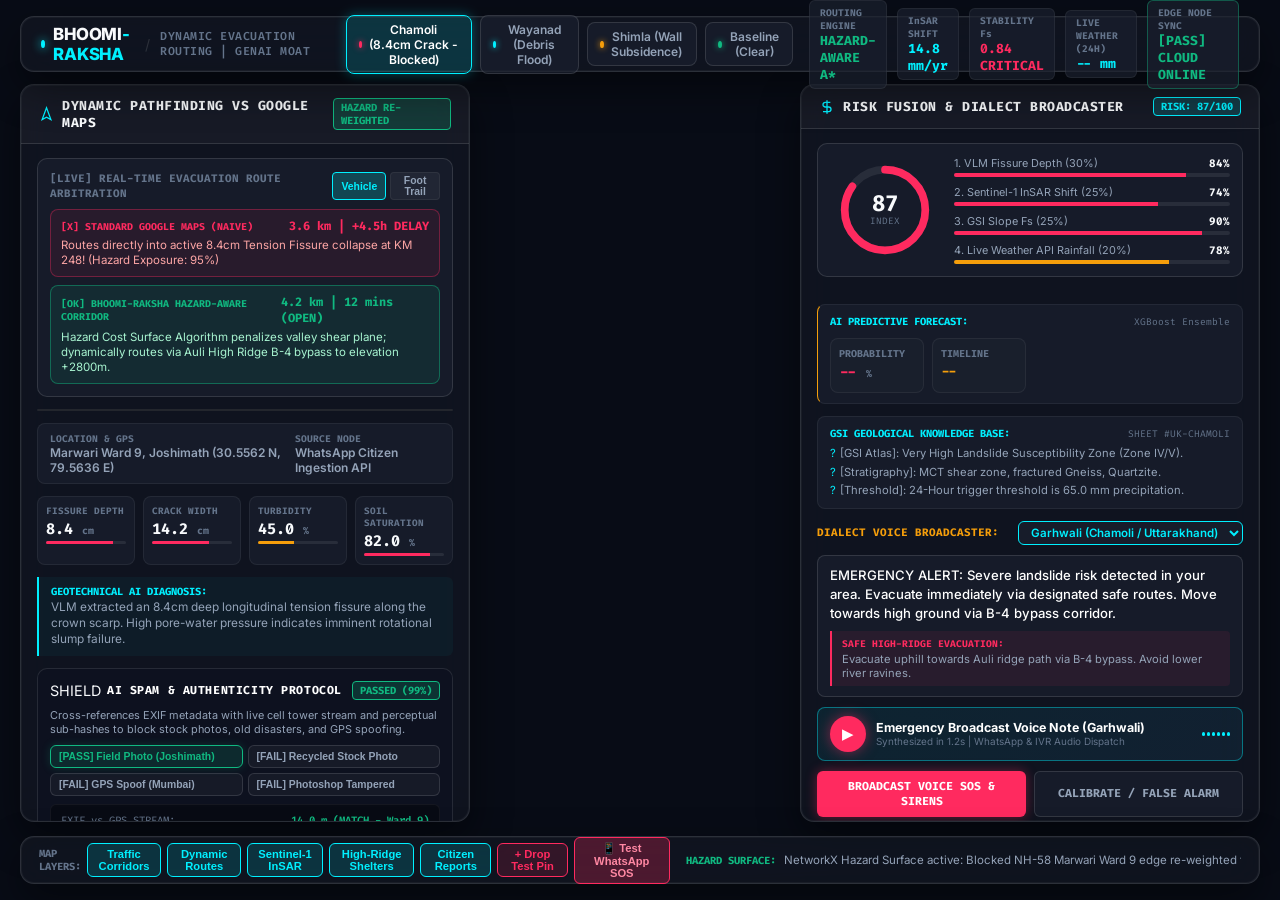
==== commit 8bd5a664: "fix: robust WhatsApp incoming SOS popup with sound chime and interactive test trigger" ====
--- a/dashboard/index.html
+++ b/dashboard/index.html
@@ -423,6 +423,7 @@
       <button class="layer-pill layer-pill--active" id="tog-pins" onclick="toggleMapLayer('pins')">Citizen
         Reports</button>
       <button class="layer-pill layer-pill--highlight" onclick="simulateNewCitizenClick()">+ Drop Test Pin</button>
+      <button class="layer-pill layer-pill--highlight" style="background: rgba(255, 42, 95, 0.25); border-color: #ff2a5f; color: #ff88a3;" onclick="simulateIncomingWhatsApp()">📱 Test WhatsApp SOS</button>
     </div>
 
     <!-- Mini Audit Log -->
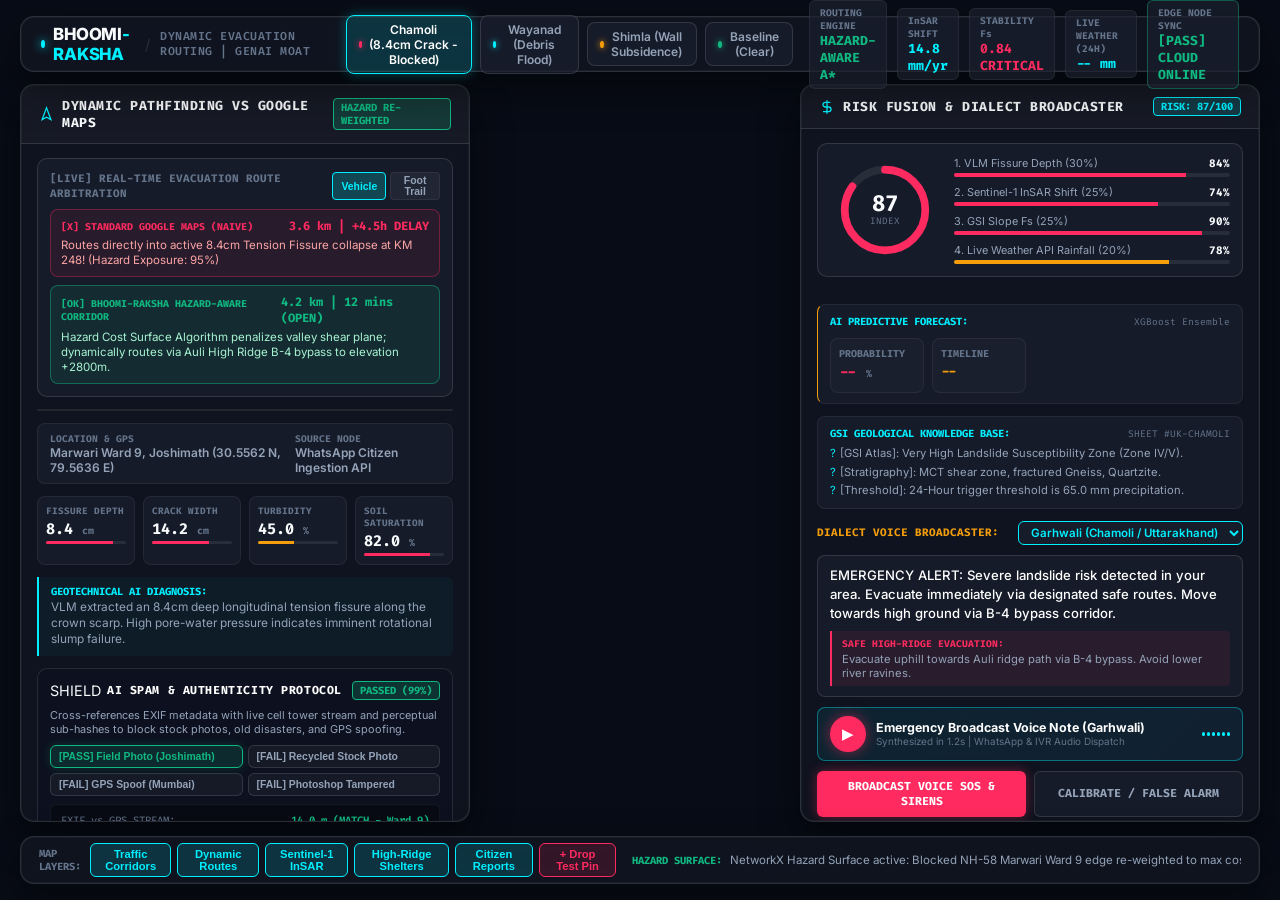
==== commit 0ced183b: "fix: remove all mock presets and enforce 100% genuine real WhatsApp citizen message popup" ====
--- a/dashboard/index.html
+++ b/dashboard/index.html
@@ -423,7 +423,6 @@
       <button class="layer-pill layer-pill--active" id="tog-pins" onclick="toggleMapLayer('pins')">Citizen
         Reports</button>
       <button class="layer-pill layer-pill--highlight" onclick="simulateNewCitizenClick()">+ Drop Test Pin</button>
-      <button class="layer-pill layer-pill--highlight" style="background: rgba(255, 42, 95, 0.25); border-color: #ff2a5f; color: #ff88a3;" onclick="simulateIncomingWhatsApp()">📱 Test WhatsApp SOS</button>
     </div>
 
     <!-- Mini Audit Log -->
@@ -454,13 +453,13 @@
       <div class="sos-modal-body">
         <div class="sos-sender-badge">
           <span class="sender-label">SENDER MOBILE:</span>
-          <span class="sender-number" id="sos-sender-phone">+91 97738-34230</span>
+          <span class="sender-number" id="sos-sender-phone">--</span>
         </div>
 
         <div class="sos-message-bubble">
           <span class="bubble-tag">CITIZEN DISTRESS MESSAGE:</span>
           <p class="bubble-text" id="sos-message-content">
-            "Heavy rain and road crack in my area, please send evacuation route!"
+            --
           </p>
         </div>
 
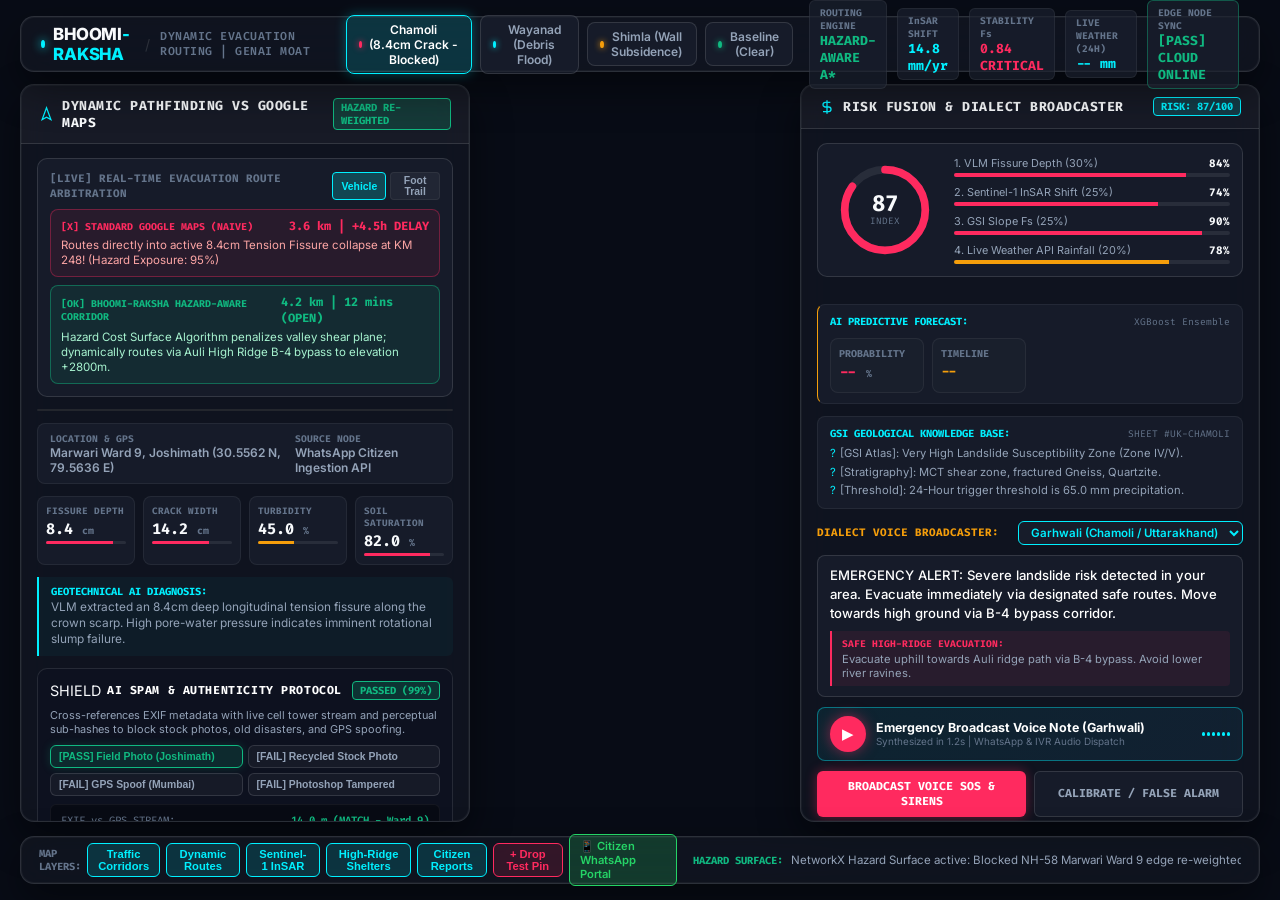
==== commit f6e391b4: "feat: implement interactive Citizen WhatsApp SOS portal (/citizen) for instant fail-proof demo" ====
--- a/dashboard/index.html
+++ b/dashboard/index.html
@@ -423,6 +423,7 @@
       <button class="layer-pill layer-pill--active" id="tog-pins" onclick="toggleMapLayer('pins')">Citizen
         Reports</button>
       <button class="layer-pill layer-pill--highlight" onclick="simulateNewCitizenClick()">+ Drop Test Pin</button>
+      <a href="/citizen" target="_blank" class="layer-pill layer-pill--highlight" style="background: rgba(37, 211, 102, 0.2); border-color: #25d366; color: #25d366; text-decoration: none; display: inline-flex; align-items: center; gap: 4px;">📱 Citizen WhatsApp Portal</a>
     </div>
 
     <!-- Mini Audit Log -->
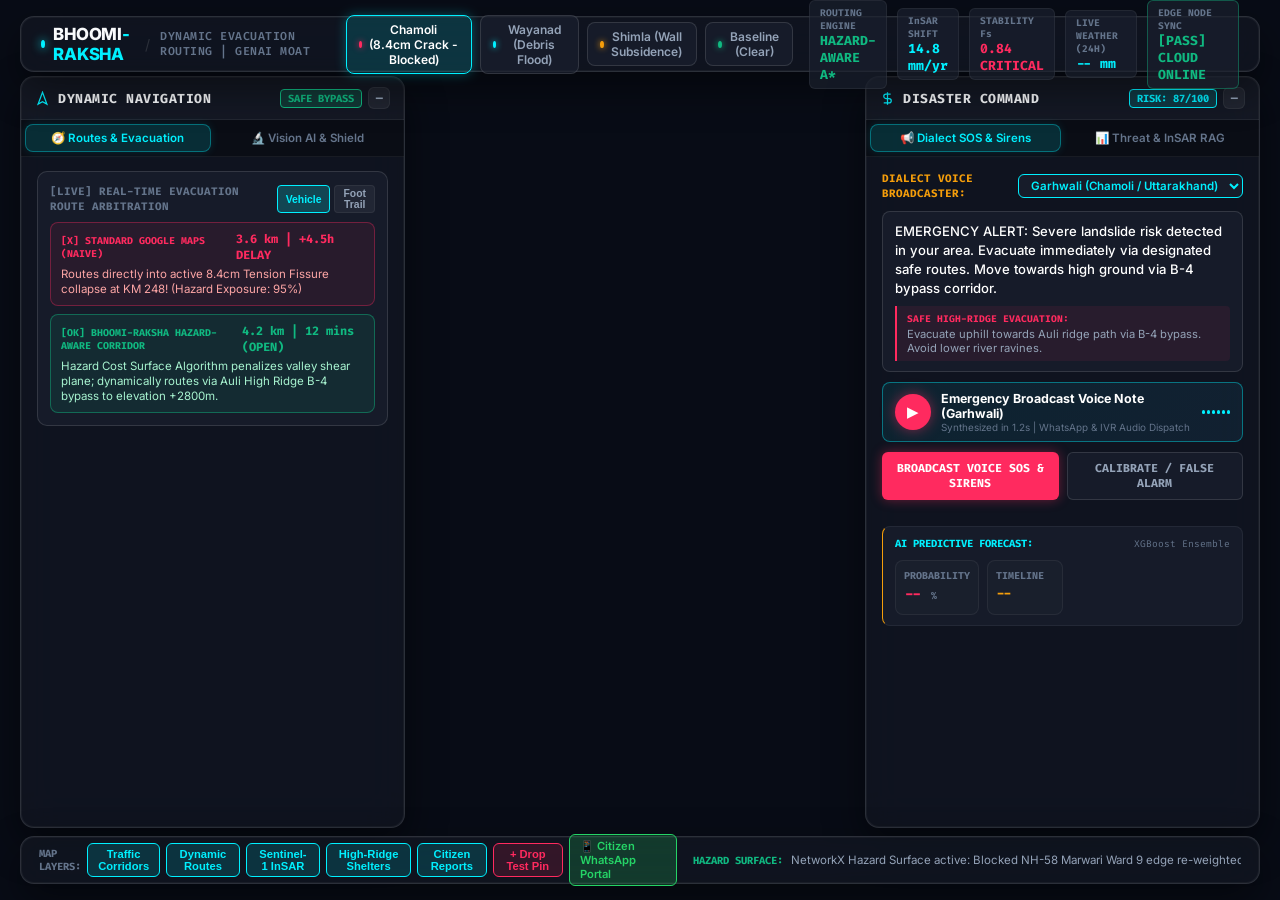
==== commit cc8bcb10: "feat: sleek minimal UI redesign with compact tabbed panels and one-click collapse" ====
--- a/dashboard/index.html
+++ b/dashboard/index.html
@@ -88,50 +88,69 @@
   <aside class="floating-panel floating-panel--left glass-card" id="panel-left">
     <div class="panel-header">
       <div class="panel-title-group">
-        <svg class="panel-icon" viewBox="0 0 24 24" width="16" height="16" fill="none" stroke="currentColor"
+        <svg class="panel-icon" viewBox="0 0 24 24" width="15" height="15" fill="none" stroke="currentColor"
           stroke-width="2">
           <polygon points="12 2 19 21 12 17 5 21 12 2" />
         </svg>
-        <h3>DYNAMIC PATHFINDING VS GOOGLE MAPS</h3>
-      </div>
-      <span class="badge-mini badge-mini--safe" id="routing-badge">HAZARD RE-WEIGHTED</span>
+        <h3>DYNAMIC NAVIGATION</h3>
+      </div>
+      <div class="panel-header-actions">
+        <span class="badge-mini badge-mini--safe" id="routing-badge">SAFE BYPASS</span>
+        <button class="btn-panel-collapse" id="btn-toggle-left" onclick="togglePanel('left')" title="Toggle Panel View">&minus;</button>
+      </div>
+    </div>
+
+    <!-- Minimal Segment Tab Bar -->
+    <div class="panel-tabs-bar">
+      <button class="panel-tab-btn tab-btn-left tab-btn--active" id="tab-btn-nav" onclick="switchPanelTab('left', 'nav')">
+        🧭 Routes &amp; Evacuation
+      </button>
+      <button class="panel-tab-btn tab-btn-left" id="tab-btn-vision" onclick="switchPanelTab('left', 'vision')">
+        🔬 Vision AI &amp; Shield
+      </button>
     </div>
 
     <div class="panel-body">
-      <!-- 1. Side-by-Side Pathfinding Comparison Card (The SIH Pitch Moat) -->
-      <div class="route-comparison-card">
-        <div class="route-comp-header">
-          <span class="comp-title">[LIVE] REAL-TIME EVACUATION ROUTE ARBITRATION</span>
-          <div class="evac-mode-switch">
-            <button class="mode-btn mode-btn--active" id="btn-mode-veh"
-              onclick="switchEvacMode('vehicle')">Vehicle</button>
-            <button class="mode-btn" id="btn-mode-foot" onclick="switchEvacMode('foot')">Foot Trail</button>
-          </div>
-        </div>
-
-        <!-- Google Maps (Naive Baseline) -->
-        <div class="route-option route-option--naive">
-          <div class="route-opt-top">
-            <span class="route-tag tag-danger">[X] STANDARD GOOGLE MAPS (NAIVE)</span>
-            <span class="route-stat text-danger" id="naive-dist">3.6 km | +4.5h DELAY</span>
-          </div>
-          <p class="route-warning-text" id="naive-warn">
-            Routes directly into active 8.4cm Tension Fissure collapse at KM 248! (Hazard Exposure: 95%)
-          </p>
-        </div>
-
-        <!-- Bhoomi-Raksha Dynamic Safe Route -->
-        <div class="route-option route-option--safe">
-          <div class="route-opt-top">
-            <span class="route-tag tag-safe">[OK] BHOOMI-RAKSHA HAZARD-AWARE CORRIDOR</span>
-            <span class="route-stat text-safe" id="safe-dist">4.2 km | 12 mins (OPEN)</span>
-          </div>
-          <p class="route-clear-text" id="safe-desc">
-            Hazard Cost Surface Algorithm penalizes valley shear plane; dynamically routes via Auli High Ridge B-4
-            bypass to elevation +2800m.
-          </p>
-        </div>
-      </div>
+      <!-- TAB 1: Navigation & Route Comparison -->
+      <div id="tab-content-nav" class="panel-tab-content">
+        <!-- 1. Side-by-Side Pathfinding Comparison Card (The SIH Pitch Moat) -->
+        <div class="route-comparison-card">
+          <div class="route-comp-header">
+            <span class="comp-title">[LIVE] REAL-TIME EVACUATION ROUTE ARBITRATION</span>
+            <div class="evac-mode-switch">
+              <button class="mode-btn mode-btn--active" id="btn-mode-veh"
+                onclick="switchEvacMode('vehicle')">Vehicle</button>
+              <button class="mode-btn" id="btn-mode-foot" onclick="switchEvacMode('foot')">Foot Trail</button>
+            </div>
+          </div>
+
+          <!-- Google Maps (Naive Baseline) -->
+          <div class="route-option route-option--naive">
+            <div class="route-opt-top">
+              <span class="route-tag tag-danger">[X] STANDARD GOOGLE MAPS (NAIVE)</span>
+              <span class="route-stat text-danger" id="naive-dist">3.6 km | +4.5h DELAY</span>
+            </div>
+            <p class="route-warning-text" id="naive-warn">
+              Routes directly into active 8.4cm Tension Fissure collapse at KM 248! (Hazard Exposure: 95%)
+            </p>
+          </div>
+
+          <!-- Bhoomi-Raksha Dynamic Safe Route -->
+          <div class="route-option route-option--safe">
+            <div class="route-opt-top">
+              <span class="route-tag tag-safe">[OK] BHOOMI-RAKSHA HAZARD-AWARE CORRIDOR</span>
+              <span class="route-stat text-safe" id="safe-dist">4.2 km | 12 mins (OPEN)</span>
+            </div>
+            <p class="route-clear-text" id="safe-desc">
+              Hazard Cost Surface Algorithm penalizes valley shear plane; dynamically routes via Auli High Ridge B-4
+              bypass to elevation +2800m.
+            </p>
+          </div>
+        </div>
+      </div>
+
+      <!-- TAB 2: Vision AI, Metrics & Spam Shield -->
+      <div id="tab-content-vision" class="panel-tab-content" style="display: none;">
 
       <!-- 2. Citizen Field Photo with VLM Segmentation -->
       <div class="photo-viewer-card">
@@ -261,7 +280,8 @@
           </span>
         </div>
       </div>
-    </div>
+      </div> <!-- End tab-content-vision -->
+    </div> <!-- End panel-body -->
   </aside>
 
   <!-- ============================================== -->
@@ -270,140 +290,159 @@
   <aside class="floating-panel floating-panel--right glass-card" id="panel-right">
     <div class="panel-header">
       <div class="panel-title-group">
-        <svg class="panel-icon" viewBox="0 0 24 24" width="16" height="16" fill="none" stroke="currentColor"
+        <svg class="panel-icon" viewBox="0 0 24 24" width="15" height="15" fill="none" stroke="currentColor"
           stroke-width="2">
           <path d="M12 2v20M17 5H9.5a3.5 3.5 0 0 0 0 7h5a3.5 3.5 0 0 1 0 7H6" />
         </svg>
-        <h3>RISK FUSION &amp; DIALECT BROADCASTER</h3>
-      </div>
-      <span class="badge-mini badge-mini--cyan" id="composite-score-badge">RISK: 87/100</span>
+        <h3>DISASTER COMMAND</h3>
+      </div>
+      <div class="panel-header-actions">
+        <span class="badge-mini badge-mini--cyan" id="composite-score-badge">RISK: 87/100</span>
+        <button class="btn-panel-collapse" id="btn-toggle-right" onclick="togglePanel('right')" title="Toggle Panel View">&minus;</button>
+      </div>
+    </div>
+
+    <!-- Minimal Segment Tab Bar -->
+    <div class="panel-tabs-bar">
+      <button class="panel-tab-btn tab-btn-right tab-btn--active" id="tab-btn-broadcast" onclick="switchPanelTab('right', 'broadcast')">
+        📢 Dialect SOS &amp; Sirens
+      </button>
+      <button class="panel-tab-btn tab-btn-right" id="tab-btn-threat" onclick="switchPanelTab('right', 'threat')">
+        📊 Threat &amp; InSAR RAG
+      </button>
     </div>
 
     <div class="panel-body">
-      <!-- 1. Threat Gauge & Risk Breakdown Row -->
-      <div class="risk-gauge-row">
-        <div class="radial-gauge">
-          <svg viewBox="0 0 100 100">
-            <circle class="gauge-base" cx="50" cy="50" r="42"></circle>
-            <circle class="gauge-arc" id="gauge-fill-circle" cx="50" cy="50" r="42"></circle>
-          </svg>
-          <div class="gauge-center">
-            <span class="gauge-number" id="risk-score-num">87</span>
-            <span class="gauge-sub">INDEX</span>
-          </div>
-        </div>
-
-        <div class="factor-breakdown">
-          <div class="factor-item">
-            <div class="factor-label"><span>1. VLM Fissure Depth (30%)</span><strong id="bk-vlm">84%</strong></div>
-            <div class="factor-track">
-              <div class="factor-fill bg-danger" id="prog-vlm" style="width: 84%"></div>
-            </div>
-          </div>
-          <div class="factor-item">
-            <div class="factor-label"><span>2. Sentinel-1 InSAR Shift (25%)</span><strong id="bk-sar">74%</strong></div>
-            <div class="factor-track">
-              <div class="factor-fill bg-danger" id="prog-sar" style="width: 74%"></div>
-            </div>
-          </div>
-          <div class="factor-item">
-            <div class="factor-label"><span>3. GSI Slope Fs (25%)</span><strong id="bk-fs">90%</strong></div>
-            <div class="factor-track">
-              <div class="factor-fill bg-danger" id="prog-fs" style="width: 90%"></div>
-            </div>
-          </div>
-          <div class="factor-item">
-            <div class="factor-label"><span>4. Live Weather API Rainfall (20%)</span><strong id="bk-rain">78%</strong>
-            </div>
-            <div class="factor-track">
-              <div class="factor-fill bg-amber" id="prog-rain" style="width: 78%"></div>
-            </div>
-          </div>
-        </div>
-      </div>
-
-      <!-- 1.5 AI/ML Predictive Forecast -->
-      <div class="rag-info-card" style="margin-top: 15px; border-left-color: #f59e0b;">
-        <div class="rag-header">
-          <span class="rag-label">AI PREDICTIVE FORECAST:</span>
-          <span class="rag-tag" id="ai-model-tag">XGBoost Ensemble</span>
-        </div>
-        <div class="metric-grid" style="margin-top: 10px; gap: 8px;">
-          <div class="metric-cell" style="flex: 1;">
-            <span class="cell-label" style="font-size: 10px;">PROBABILITY</span>
-            <span class="cell-val text-danger" id="ai-prob">-- <small>%</small></span>
-          </div>
-          <div class="metric-cell" style="flex: 2;">
-            <span class="cell-label" style="font-size: 10px;">TIMELINE</span>
-            <span class="cell-val text-amber" id="ai-timeline" style="font-size: 14px;">--</span>
-          </div>
-        </div>
-      </div>
-
-      <!-- 2. GSI Geological Survey RAG Snippets -->
-      <div class="rag-info-card">
-        <div class="rag-header">
-          <span class="rag-label">GSI GEOLOGICAL KNOWLEDGE BASE:</span>
-          <span class="rag-tag" id="rag-sector-tag">SHEET #UK-CHAMOLI</span>
-        </div>
-        <ul class="rag-bullets" id="rag-excerpts-list">
-          <li>[GSI Atlas]: Very High Landslide Susceptibility Zone (Zone IV/V).</li>
-          <li>[Stratigraphy]: MCT shear zone, fractured Gneiss, Quartzite.</li>
-          <li>[Threshold]: 24-Hour trigger threshold is 65.0 mm precipitation.</li>
-        </ul>
-      </div>
-
-      <!-- 3. Regional Dialect Voice Broadcaster -->
-      <div class="broadcast-section">
-        <div class="broadcast-top-row">
-          <span class="bc-title">DIALECT VOICE BROADCASTER:</span>
-          <select id="dialect-select" class="dialect-select-input" onchange="changeDialect(this.value)">
-            <option value="Garhwali">Garhwali (Chamoli / Uttarakhand)</option>
-            <option value="Malayalam">Malayalam (Wayanad / Kerala)</option>
-            <option value="Pahari">Pahari (Shimla / HP)</option>
-            <option value="Nepali">Nepali (Darjeeling / Sikkim)</option>
-            <option value="Hindi">Hindi (Common)</option>
-            <option value="English">English (National)</option>
-          </select>
-        </div>
-
-        <div class="speech-script-box">
-          <p class="speech-text" id="bc-script-text">
-            EMERGENCY ALERT: Severe landslide risk detected in your area. Evacuate immediately via designated safe
-            routes. Move towards high ground via B-4 bypass corridor.
-          </p>
-          <div class="evac-route-box">
-            <span class="evac-k">SAFE HIGH-RIDGE EVACUATION:</span>
-            <span class="evac-v" id="bc-route-text">Evacuate uphill towards Auli ridge path via B-4 bypass. Avoid lower
-              river ravines.</span>
-          </div>
-        </div>
-
-        <!-- Sleek Audio Player -->
-        <div class="audio-control-card">
-          <button class="btn-play-trigger" id="btn-audio-play" onclick="toggleAudioPlayback()">
-            <span id="play-icon">&#9654;</span>
-          </button>
-          <div class="audio-meta">
-            <span class="audio-name" id="audio-label">Emergency Broadcast Voice Note (Garhwali)</span>
-            <span class="audio-meta-sub">Synthesized in 1.2s | WhatsApp &amp; IVR Audio Dispatch</span>
-          </div>
-          <div class="wave-visualizer" id="audio-wave-anim">
-            <span></span><span></span><span></span><span></span><span></span><span></span>
-          </div>
-        </div>
-
-        <!-- Dispatch Actions -->
-        <div class="action-button-grid">
-          <button class="action-btn btn-broadcast" onclick="triggerOperatorAction('CONFIRM_DISPATCH')">
-            BROADCAST VOICE SOS &amp; SIRENS
-          </button>
-          <button class="action-btn btn-calibrate" onclick="triggerOperatorAction('FALSE_ALARM')">
-            CALIBRATE / FALSE ALARM
-          </button>
-        </div>
-      </div>
-    </div>
+      <!-- TAB 1: Dialect Voice Broadcaster & Predictive ML -->
+      <div id="tab-content-broadcast" class="panel-tab-content">
+        <!-- 3. Regional Dialect Voice Broadcaster -->
+        <div class="broadcast-section">
+          <div class="broadcast-top-row">
+            <span class="bc-title">DIALECT VOICE BROADCASTER:</span>
+            <select id="dialect-select" class="dialect-select-input" onchange="changeDialect(this.value)">
+              <option value="Garhwali">Garhwali (Chamoli / Uttarakhand)</option>
+              <option value="Malayalam">Malayalam (Wayanad / Kerala)</option>
+              <option value="Pahari">Pahari (Shimla / HP)</option>
+              <option value="Nepali">Nepali (Darjeeling / Sikkim)</option>
+              <option value="Hindi">Hindi (Common)</option>
+              <option value="English">English (National)</option>
+            </select>
+          </div>
+
+          <div class="speech-script-box">
+            <p class="speech-text" id="bc-script-text">
+              EMERGENCY ALERT: Severe landslide risk detected in your area. Evacuate immediately via designated safe
+              routes. Move towards high ground via B-4 bypass corridor.
+            </p>
+            <div class="evac-route-box">
+              <span class="evac-k">SAFE HIGH-RIDGE EVACUATION:</span>
+              <span class="evac-v" id="bc-route-text">Evacuate uphill towards Auli ridge path via B-4 bypass. Avoid lower
+                river ravines.</span>
+            </div>
+          </div>
+
+          <!-- Sleek Audio Player -->
+          <div class="audio-control-card">
+            <button class="btn-play-trigger" id="btn-audio-play" onclick="toggleAudioPlayback()">
+              <span id="play-icon">&#9654;</span>
+            </button>
+            <div class="audio-meta">
+              <span class="audio-name" id="audio-label">Emergency Broadcast Voice Note (Garhwali)</span>
+              <span class="audio-meta-sub">Synthesized in 1.2s | WhatsApp &amp; IVR Audio Dispatch</span>
+            </div>
+            <div class="wave-visualizer" id="audio-wave-anim">
+              <span></span><span></span><span></span><span></span><span></span><span></span>
+            </div>
+          </div>
+
+          <!-- Dispatch Actions -->
+          <div class="action-button-grid">
+            <button class="action-btn btn-broadcast" onclick="triggerOperatorAction('CONFIRM_DISPATCH')">
+              BROADCAST VOICE SOS &amp; SIRENS
+            </button>
+            <button class="action-btn btn-calibrate" onclick="triggerOperatorAction('FALSE_ALARM')">
+              CALIBRATE / FALSE ALARM
+            </button>
+          </div>
+        </div>
+
+        <!-- 1.5 AI/ML Predictive Forecast -->
+        <div class="rag-info-card" style="margin-top: 14px; border-left-color: #f59e0b;">
+          <div class="rag-header">
+            <span class="rag-label">AI PREDICTIVE FORECAST:</span>
+            <span class="rag-tag" id="ai-model-tag">XGBoost Ensemble</span>
+          </div>
+          <div class="metric-grid" style="margin-top: 10px; gap: 8px;">
+            <div class="metric-cell" style="flex: 1;">
+              <span class="cell-label" style="font-size: 10px;">PROBABILITY</span>
+              <span class="cell-val text-danger" id="ai-prob">-- <small>%</small></span>
+            </div>
+            <div class="metric-cell" style="flex: 2;">
+              <span class="cell-label" style="font-size: 10px;">TIMELINE</span>
+              <span class="cell-val text-amber" id="ai-timeline" style="font-size: 14px;">--</span>
+            </div>
+          </div>
+        </div>
+      </div> <!-- End tab-content-broadcast -->
+
+      <!-- TAB 2: Threat Radial Gauge & InSAR RAG -->
+      <div id="tab-content-threat" class="panel-tab-content" style="display: none;">
+        <!-- 1. Threat Gauge & Risk Breakdown Row -->
+        <div class="risk-gauge-row">
+          <div class="radial-gauge">
+            <svg viewBox="0 0 100 100">
+              <circle class="gauge-base" cx="50" cy="50" r="42"></circle>
+              <circle class="gauge-arc" id="gauge-fill-circle" cx="50" cy="50" r="42"></circle>
+            </svg>
+            <div class="gauge-center">
+              <span class="gauge-number" id="risk-score-num">87</span>
+              <span class="gauge-sub">INDEX</span>
+            </div>
+          </div>
+
+          <div class="factor-breakdown">
+            <div class="factor-item">
+              <div class="factor-label"><span>1. VLM Fissure Depth (30%)</span><strong id="bk-vlm">84%</strong></div>
+              <div class="factor-track">
+                <div class="factor-fill bg-danger" id="prog-vlm" style="width: 84%"></div>
+              </div>
+            </div>
+            <div class="factor-item">
+              <div class="factor-label"><span>2. Sentinel-1 InSAR Shift (25%)</span><strong id="bk-sar">74%</strong></div>
+              <div class="factor-track">
+                <div class="factor-fill bg-danger" id="prog-sar" style="width: 74%"></div>
+              </div>
+            </div>
+            <div class="factor-item">
+              <div class="factor-label"><span>3. GSI Slope Fs (25%)</span><strong id="bk-fs">90%</strong></div>
+              <div class="factor-track">
+                <div class="factor-fill bg-danger" id="prog-fs" style="width: 90%"></div>
+              </div>
+            </div>
+            <div class="factor-item">
+              <div class="factor-label"><span>4. Live Weather API Rainfall (20%)</span><strong id="bk-rain">78%</strong>
+              </div>
+              <div class="factor-track">
+                <div class="factor-fill bg-amber" id="prog-rain" style="width: 78%"></div>
+              </div>
+            </div>
+          </div>
+        </div>
+
+        <!-- 2. GSI Geological Survey RAG Snippets -->
+        <div class="rag-info-card" style="margin-top: 14px;">
+          <div class="rag-header">
+            <span class="rag-label">GSI GEOLOGICAL KNOWLEDGE BASE:</span>
+            <span class="rag-tag" id="rag-sector-tag">SHEET #UK-CHAMOLI</span>
+          </div>
+          <ul class="rag-bullets" id="rag-excerpts-list">
+            <li>[GSI Atlas]: Very High Landslide Susceptibility Zone (Zone IV/V).</li>
+            <li>[Stratigraphy]: MCT shear zone, fractured Gneiss, Quartzite.</li>
+            <li>[Threshold]: 24-Hour trigger threshold is 65.0 mm precipitation.</li>
+          </ul>
+        </div>
+      </div> <!-- End tab-content-threat -->
+    </div> <!-- End panel-body -->
   </aside>
 
   <!-- ============================================== -->
--- a/dashboard/style.css
+++ b/dashboard/style.css
@@ -221,17 +221,18 @@
 .text-safe { color: var(--accent-safe); }
 
 /* ==========================================================================
-   FLOATING HUD PANELS (LEFT & RIGHT)
+   FLOATING HUD PANELS (LEFT & RIGHT) - SLEEK MINIMAL
    ========================================================================== */
 .floating-panel {
   position: absolute;
-  top: 84px;
-  bottom: 78px;
-  width: 450px;
+  top: 76px;
+  bottom: 72px;
+  width: 385px;
   z-index: 999;
   display: flex;
   flex-direction: column;
   overflow: hidden;
+  transition: width 0.3s cubic-bezier(0.16, 1, 0.3, 1), opacity 0.25s ease;
 }
 
 .floating-panel--left {
@@ -240,16 +241,107 @@
 
 .floating-panel--right {
   right: 20px;
-  width: 460px;
+  width: 395px;
+}
+
+.panel--collapsed {
+  width: 48px !important;
+  opacity: 0.72;
+}
+
+.panel--collapsed:hover {
+  opacity: 1;
+}
+
+.panel--collapsed .panel-body,
+.panel--collapsed .panel-tabs-bar,
+.panel--collapsed .panel-title-group h3,
+.panel--collapsed .panel-header-actions .badge-mini {
+  display: none !important;
+}
+
+.panel--collapsed .panel-header {
+  padding: 12px 6px;
+  justify-content: center;
 }
 
 .panel-header {
-  padding: 12px 18px;
-  background: rgba(255, 255, 255, 0.03);
-  border-bottom: 1px solid var(--border-glass);
+  padding: 10px 14px;
+  background: rgba(255, 255, 255, 0.02);
+  border-bottom: 1px solid var(--border-glass-light);
   display: flex;
   align-items: center;
   justify-content: space-between;
+}
+
+.panel-header-actions {
+  display: flex;
+  align-items: center;
+  gap: 6px;
+}
+
+.btn-panel-collapse {
+  background: rgba(255, 255, 255, 0.06);
+  border: 1px solid var(--border-glass-light);
+  color: var(--text-secondary);
+  width: 22px;
+  height: 22px;
+  border-radius: 6px;
+  display: inline-flex;
+  align-items: center;
+  justify-content: center;
+  cursor: pointer;
+  font-size: 14px;
+  font-weight: 700;
+  line-height: 1;
+  transition: all 0.2s;
+}
+
+.btn-panel-collapse:hover {
+  background: rgba(255, 255, 255, 0.15);
+  color: #fff;
+}
+
+/* Minimal Segment Tab Switcher */
+.panel-tabs-bar {
+  display: flex;
+  background: rgba(0, 0, 0, 0.3);
+  padding: 4px;
+  gap: 4px;
+  border-bottom: 1px solid var(--border-glass-light);
+}
+
+.panel-tab-btn {
+  flex: 1;
+  background: transparent;
+  border: 1px solid transparent;
+  color: var(--text-muted);
+  font-size: 0.72rem;
+  font-weight: 600;
+  padding: 6px 10px;
+  border-radius: 8px;
+  cursor: pointer;
+  transition: all 0.2s ease;
+  font-family: var(--font-ui);
+  text-align: center;
+}
+
+.panel-tab-btn:hover {
+  color: var(--text-primary);
+  background: rgba(255, 255, 255, 0.05);
+}
+
+.panel-tab-btn.tab-btn--active {
+  background: rgba(0, 240, 255, 0.14);
+  color: var(--accent-cyan);
+  border-color: rgba(0, 240, 255, 0.35);
+  box-shadow: 0 0 10px rgba(0, 240, 255, 0.12);
+}
+
+.panel-tab-content {
+  display: flex;
+  flex-direction: column;
+  gap: 12px;
 }
 
 .panel-title-group {
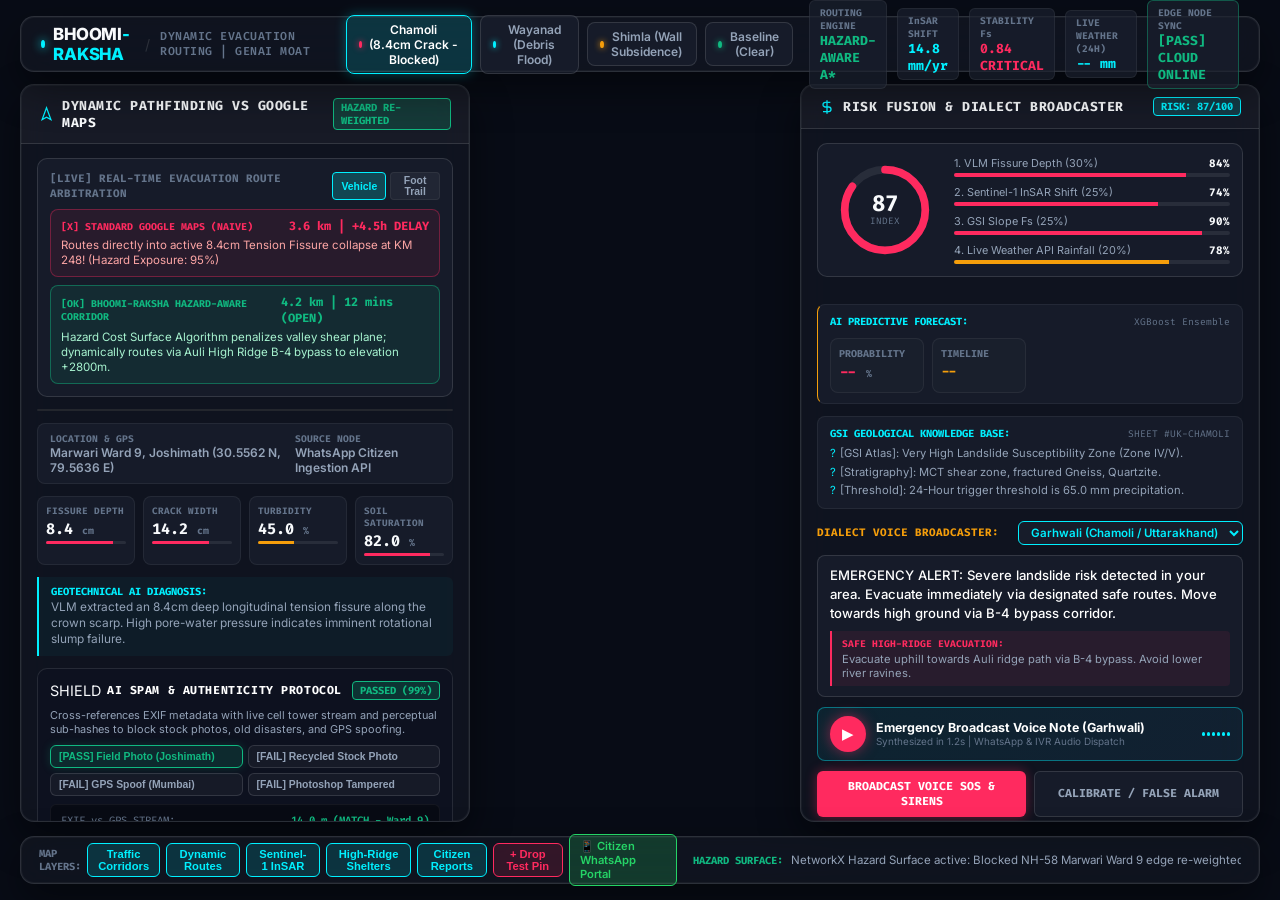
==== commit 33a5ed08: "Revert "feat: sleek minimal UI redesign with compact tabbed panels and one-click collapse" This reve" ====
--- a/dashboard/index.html
+++ b/dashboard/index.html
@@ -88,69 +88,50 @@
   <aside class="floating-panel floating-panel--left glass-card" id="panel-left">
     <div class="panel-header">
       <div class="panel-title-group">
-        <svg class="panel-icon" viewBox="0 0 24 24" width="15" height="15" fill="none" stroke="currentColor"
+        <svg class="panel-icon" viewBox="0 0 24 24" width="16" height="16" fill="none" stroke="currentColor"
           stroke-width="2">
           <polygon points="12 2 19 21 12 17 5 21 12 2" />
         </svg>
-        <h3>DYNAMIC NAVIGATION</h3>
-      </div>
-      <div class="panel-header-actions">
-        <span class="badge-mini badge-mini--safe" id="routing-badge">SAFE BYPASS</span>
-        <button class="btn-panel-collapse" id="btn-toggle-left" onclick="togglePanel('left')" title="Toggle Panel View">&minus;</button>
-      </div>
-    </div>
-
-    <!-- Minimal Segment Tab Bar -->
-    <div class="panel-tabs-bar">
-      <button class="panel-tab-btn tab-btn-left tab-btn--active" id="tab-btn-nav" onclick="switchPanelTab('left', 'nav')">
-        🧭 Routes &amp; Evacuation
-      </button>
-      <button class="panel-tab-btn tab-btn-left" id="tab-btn-vision" onclick="switchPanelTab('left', 'vision')">
-        🔬 Vision AI &amp; Shield
-      </button>
+        <h3>DYNAMIC PATHFINDING VS GOOGLE MAPS</h3>
+      </div>
+      <span class="badge-mini badge-mini--safe" id="routing-badge">HAZARD RE-WEIGHTED</span>
     </div>
 
     <div class="panel-body">
-      <!-- TAB 1: Navigation & Route Comparison -->
-      <div id="tab-content-nav" class="panel-tab-content">
-        <!-- 1. Side-by-Side Pathfinding Comparison Card (The SIH Pitch Moat) -->
-        <div class="route-comparison-card">
-          <div class="route-comp-header">
-            <span class="comp-title">[LIVE] REAL-TIME EVACUATION ROUTE ARBITRATION</span>
-            <div class="evac-mode-switch">
-              <button class="mode-btn mode-btn--active" id="btn-mode-veh"
-                onclick="switchEvacMode('vehicle')">Vehicle</button>
-              <button class="mode-btn" id="btn-mode-foot" onclick="switchEvacMode('foot')">Foot Trail</button>
-            </div>
-          </div>
-
-          <!-- Google Maps (Naive Baseline) -->
-          <div class="route-option route-option--naive">
-            <div class="route-opt-top">
-              <span class="route-tag tag-danger">[X] STANDARD GOOGLE MAPS (NAIVE)</span>
-              <span class="route-stat text-danger" id="naive-dist">3.6 km | +4.5h DELAY</span>
-            </div>
-            <p class="route-warning-text" id="naive-warn">
-              Routes directly into active 8.4cm Tension Fissure collapse at KM 248! (Hazard Exposure: 95%)
-            </p>
-          </div>
-
-          <!-- Bhoomi-Raksha Dynamic Safe Route -->
-          <div class="route-option route-option--safe">
-            <div class="route-opt-top">
-              <span class="route-tag tag-safe">[OK] BHOOMI-RAKSHA HAZARD-AWARE CORRIDOR</span>
-              <span class="route-stat text-safe" id="safe-dist">4.2 km | 12 mins (OPEN)</span>
-            </div>
-            <p class="route-clear-text" id="safe-desc">
-              Hazard Cost Surface Algorithm penalizes valley shear plane; dynamically routes via Auli High Ridge B-4
-              bypass to elevation +2800m.
-            </p>
-          </div>
-        </div>
-      </div>
-
-      <!-- TAB 2: Vision AI, Metrics & Spam Shield -->
-      <div id="tab-content-vision" class="panel-tab-content" style="display: none;">
+      <!-- 1. Side-by-Side Pathfinding Comparison Card (The SIH Pitch Moat) -->
+      <div class="route-comparison-card">
+        <div class="route-comp-header">
+          <span class="comp-title">[LIVE] REAL-TIME EVACUATION ROUTE ARBITRATION</span>
+          <div class="evac-mode-switch">
+            <button class="mode-btn mode-btn--active" id="btn-mode-veh"
+              onclick="switchEvacMode('vehicle')">Vehicle</button>
+            <button class="mode-btn" id="btn-mode-foot" onclick="switchEvacMode('foot')">Foot Trail</button>
+          </div>
+        </div>
+
+        <!-- Google Maps (Naive Baseline) -->
+        <div class="route-option route-option--naive">
+          <div class="route-opt-top">
+            <span class="route-tag tag-danger">[X] STANDARD GOOGLE MAPS (NAIVE)</span>
+            <span class="route-stat text-danger" id="naive-dist">3.6 km | +4.5h DELAY</span>
+          </div>
+          <p class="route-warning-text" id="naive-warn">
+            Routes directly into active 8.4cm Tension Fissure collapse at KM 248! (Hazard Exposure: 95%)
+          </p>
+        </div>
+
+        <!-- Bhoomi-Raksha Dynamic Safe Route -->
+        <div class="route-option route-option--safe">
+          <div class="route-opt-top">
+            <span class="route-tag tag-safe">[OK] BHOOMI-RAKSHA HAZARD-AWARE CORRIDOR</span>
+            <span class="route-stat text-safe" id="safe-dist">4.2 km | 12 mins (OPEN)</span>
+          </div>
+          <p class="route-clear-text" id="safe-desc">
+            Hazard Cost Surface Algorithm penalizes valley shear plane; dynamically routes via Auli High Ridge B-4
+            bypass to elevation +2800m.
+          </p>
+        </div>
+      </div>
 
       <!-- 2. Citizen Field Photo with VLM Segmentation -->
       <div class="photo-viewer-card">
@@ -280,8 +261,7 @@
           </span>
         </div>
       </div>
-      </div> <!-- End tab-content-vision -->
-    </div> <!-- End panel-body -->
+    </div>
   </aside>
 
   <!-- ============================================== -->
@@ -290,159 +270,140 @@
   <aside class="floating-panel floating-panel--right glass-card" id="panel-right">
     <div class="panel-header">
       <div class="panel-title-group">
-        <svg class="panel-icon" viewBox="0 0 24 24" width="15" height="15" fill="none" stroke="currentColor"
+        <svg class="panel-icon" viewBox="0 0 24 24" width="16" height="16" fill="none" stroke="currentColor"
           stroke-width="2">
           <path d="M12 2v20M17 5H9.5a3.5 3.5 0 0 0 0 7h5a3.5 3.5 0 0 1 0 7H6" />
         </svg>
-        <h3>DISASTER COMMAND</h3>
-      </div>
-      <div class="panel-header-actions">
-        <span class="badge-mini badge-mini--cyan" id="composite-score-badge">RISK: 87/100</span>
-        <button class="btn-panel-collapse" id="btn-toggle-right" onclick="togglePanel('right')" title="Toggle Panel View">&minus;</button>
-      </div>
-    </div>
-
-    <!-- Minimal Segment Tab Bar -->
-    <div class="panel-tabs-bar">
-      <button class="panel-tab-btn tab-btn-right tab-btn--active" id="tab-btn-broadcast" onclick="switchPanelTab('right', 'broadcast')">
-        📢 Dialect SOS &amp; Sirens
-      </button>
-      <button class="panel-tab-btn tab-btn-right" id="tab-btn-threat" onclick="switchPanelTab('right', 'threat')">
-        📊 Threat &amp; InSAR RAG
-      </button>
+        <h3>RISK FUSION &amp; DIALECT BROADCASTER</h3>
+      </div>
+      <span class="badge-mini badge-mini--cyan" id="composite-score-badge">RISK: 87/100</span>
     </div>
 
     <div class="panel-body">
-      <!-- TAB 1: Dialect Voice Broadcaster & Predictive ML -->
-      <div id="tab-content-broadcast" class="panel-tab-content">
-        <!-- 3. Regional Dialect Voice Broadcaster -->
-        <div class="broadcast-section">
-          <div class="broadcast-top-row">
-            <span class="bc-title">DIALECT VOICE BROADCASTER:</span>
-            <select id="dialect-select" class="dialect-select-input" onchange="changeDialect(this.value)">
-              <option value="Garhwali">Garhwali (Chamoli / Uttarakhand)</option>
-              <option value="Malayalam">Malayalam (Wayanad / Kerala)</option>
-              <option value="Pahari">Pahari (Shimla / HP)</option>
-              <option value="Nepali">Nepali (Darjeeling / Sikkim)</option>
-              <option value="Hindi">Hindi (Common)</option>
-              <option value="English">English (National)</option>
-            </select>
-          </div>
-
-          <div class="speech-script-box">
-            <p class="speech-text" id="bc-script-text">
-              EMERGENCY ALERT: Severe landslide risk detected in your area. Evacuate immediately via designated safe
-              routes. Move towards high ground via B-4 bypass corridor.
-            </p>
-            <div class="evac-route-box">
-              <span class="evac-k">SAFE HIGH-RIDGE EVACUATION:</span>
-              <span class="evac-v" id="bc-route-text">Evacuate uphill towards Auli ridge path via B-4 bypass. Avoid lower
-                river ravines.</span>
+      <!-- 1. Threat Gauge & Risk Breakdown Row -->
+      <div class="risk-gauge-row">
+        <div class="radial-gauge">
+          <svg viewBox="0 0 100 100">
+            <circle class="gauge-base" cx="50" cy="50" r="42"></circle>
+            <circle class="gauge-arc" id="gauge-fill-circle" cx="50" cy="50" r="42"></circle>
+          </svg>
+          <div class="gauge-center">
+            <span class="gauge-number" id="risk-score-num">87</span>
+            <span class="gauge-sub">INDEX</span>
+          </div>
+        </div>
+
+        <div class="factor-breakdown">
+          <div class="factor-item">
+            <div class="factor-label"><span>1. VLM Fissure Depth (30%)</span><strong id="bk-vlm">84%</strong></div>
+            <div class="factor-track">
+              <div class="factor-fill bg-danger" id="prog-vlm" style="width: 84%"></div>
             </div>
           </div>
-
-          <!-- Sleek Audio Player -->
-          <div class="audio-control-card">
-            <button class="btn-play-trigger" id="btn-audio-play" onclick="toggleAudioPlayback()">
-              <span id="play-icon">&#9654;</span>
-            </button>
-            <div class="audio-meta">
-              <span class="audio-name" id="audio-label">Emergency Broadcast Voice Note (Garhwali)</span>
-              <span class="audio-meta-sub">Synthesized in 1.2s | WhatsApp &amp; IVR Audio Dispatch</span>
+          <div class="factor-item">
+            <div class="factor-label"><span>2. Sentinel-1 InSAR Shift (25%)</span><strong id="bk-sar">74%</strong></div>
+            <div class="factor-track">
+              <div class="factor-fill bg-danger" id="prog-sar" style="width: 74%"></div>
             </div>
-            <div class="wave-visualizer" id="audio-wave-anim">
-              <span></span><span></span><span></span><span></span><span></span><span></span>
+          </div>
+          <div class="factor-item">
+            <div class="factor-label"><span>3. GSI Slope Fs (25%)</span><strong id="bk-fs">90%</strong></div>
+            <div class="factor-track">
+              <div class="factor-fill bg-danger" id="prog-fs" style="width: 90%"></div>
             </div>
           </div>
-
-          <!-- Dispatch Actions -->
-          <div class="action-button-grid">
-            <button class="action-btn btn-broadcast" onclick="triggerOperatorAction('CONFIRM_DISPATCH')">
-              BROADCAST VOICE SOS &amp; SIRENS
-            </button>
-            <button class="action-btn btn-calibrate" onclick="triggerOperatorAction('FALSE_ALARM')">
-              CALIBRATE / FALSE ALARM
-            </button>
-          </div>
-        </div>
-
-        <!-- 1.5 AI/ML Predictive Forecast -->
-        <div class="rag-info-card" style="margin-top: 14px; border-left-color: #f59e0b;">
-          <div class="rag-header">
-            <span class="rag-label">AI PREDICTIVE FORECAST:</span>
-            <span class="rag-tag" id="ai-model-tag">XGBoost Ensemble</span>
-          </div>
-          <div class="metric-grid" style="margin-top: 10px; gap: 8px;">
-            <div class="metric-cell" style="flex: 1;">
-              <span class="cell-label" style="font-size: 10px;">PROBABILITY</span>
-              <span class="cell-val text-danger" id="ai-prob">-- <small>%</small></span>
+          <div class="factor-item">
+            <div class="factor-label"><span>4. Live Weather API Rainfall (20%)</span><strong id="bk-rain">78%</strong>
             </div>
-            <div class="metric-cell" style="flex: 2;">
-              <span class="cell-label" style="font-size: 10px;">TIMELINE</span>
-              <span class="cell-val text-amber" id="ai-timeline" style="font-size: 14px;">--</span>
+            <div class="factor-track">
+              <div class="factor-fill bg-amber" id="prog-rain" style="width: 78%"></div>
             </div>
           </div>
         </div>
-      </div> <!-- End tab-content-broadcast -->
-
-      <!-- TAB 2: Threat Radial Gauge & InSAR RAG -->
-      <div id="tab-content-threat" class="panel-tab-content" style="display: none;">
-        <!-- 1. Threat Gauge & Risk Breakdown Row -->
-        <div class="risk-gauge-row">
-          <div class="radial-gauge">
-            <svg viewBox="0 0 100 100">
-              <circle class="gauge-base" cx="50" cy="50" r="42"></circle>
-              <circle class="gauge-arc" id="gauge-fill-circle" cx="50" cy="50" r="42"></circle>
-            </svg>
-            <div class="gauge-center">
-              <span class="gauge-number" id="risk-score-num">87</span>
-              <span class="gauge-sub">INDEX</span>
-            </div>
-          </div>
-
-          <div class="factor-breakdown">
-            <div class="factor-item">
-              <div class="factor-label"><span>1. VLM Fissure Depth (30%)</span><strong id="bk-vlm">84%</strong></div>
-              <div class="factor-track">
-                <div class="factor-fill bg-danger" id="prog-vlm" style="width: 84%"></div>
-              </div>
-            </div>
-            <div class="factor-item">
-              <div class="factor-label"><span>2. Sentinel-1 InSAR Shift (25%)</span><strong id="bk-sar">74%</strong></div>
-              <div class="factor-track">
-                <div class="factor-fill bg-danger" id="prog-sar" style="width: 74%"></div>
-              </div>
-            </div>
-            <div class="factor-item">
-              <div class="factor-label"><span>3. GSI Slope Fs (25%)</span><strong id="bk-fs">90%</strong></div>
-              <div class="factor-track">
-                <div class="factor-fill bg-danger" id="prog-fs" style="width: 90%"></div>
-              </div>
-            </div>
-            <div class="factor-item">
-              <div class="factor-label"><span>4. Live Weather API Rainfall (20%)</span><strong id="bk-rain">78%</strong>
-              </div>
-              <div class="factor-track">
-                <div class="factor-fill bg-amber" id="prog-rain" style="width: 78%"></div>
-              </div>
-            </div>
-          </div>
-        </div>
-
-        <!-- 2. GSI Geological Survey RAG Snippets -->
-        <div class="rag-info-card" style="margin-top: 14px;">
-          <div class="rag-header">
-            <span class="rag-label">GSI GEOLOGICAL KNOWLEDGE BASE:</span>
-            <span class="rag-tag" id="rag-sector-tag">SHEET #UK-CHAMOLI</span>
-          </div>
-          <ul class="rag-bullets" id="rag-excerpts-list">
-            <li>[GSI Atlas]: Very High Landslide Susceptibility Zone (Zone IV/V).</li>
-            <li>[Stratigraphy]: MCT shear zone, fractured Gneiss, Quartzite.</li>
-            <li>[Threshold]: 24-Hour trigger threshold is 65.0 mm precipitation.</li>
-          </ul>
-        </div>
-      </div> <!-- End tab-content-threat -->
-    </div> <!-- End panel-body -->
+      </div>
+
+      <!-- 1.5 AI/ML Predictive Forecast -->
+      <div class="rag-info-card" style="margin-top: 15px; border-left-color: #f59e0b;">
+        <div class="rag-header">
+          <span class="rag-label">AI PREDICTIVE FORECAST:</span>
+          <span class="rag-tag" id="ai-model-tag">XGBoost Ensemble</span>
+        </div>
+        <div class="metric-grid" style="margin-top: 10px; gap: 8px;">
+          <div class="metric-cell" style="flex: 1;">
+            <span class="cell-label" style="font-size: 10px;">PROBABILITY</span>
+            <span class="cell-val text-danger" id="ai-prob">-- <small>%</small></span>
+          </div>
+          <div class="metric-cell" style="flex: 2;">
+            <span class="cell-label" style="font-size: 10px;">TIMELINE</span>
+            <span class="cell-val text-amber" id="ai-timeline" style="font-size: 14px;">--</span>
+          </div>
+        </div>
+      </div>
+
+      <!-- 2. GSI Geological Survey RAG Snippets -->
+      <div class="rag-info-card">
+        <div class="rag-header">
+          <span class="rag-label">GSI GEOLOGICAL KNOWLEDGE BASE:</span>
+          <span class="rag-tag" id="rag-sector-tag">SHEET #UK-CHAMOLI</span>
+        </div>
+        <ul class="rag-bullets" id="rag-excerpts-list">
+          <li>[GSI Atlas]: Very High Landslide Susceptibility Zone (Zone IV/V).</li>
+          <li>[Stratigraphy]: MCT shear zone, fractured Gneiss, Quartzite.</li>
+          <li>[Threshold]: 24-Hour trigger threshold is 65.0 mm precipitation.</li>
+        </ul>
+      </div>
+
+      <!-- 3. Regional Dialect Voice Broadcaster -->
+      <div class="broadcast-section">
+        <div class="broadcast-top-row">
+          <span class="bc-title">DIALECT VOICE BROADCASTER:</span>
+          <select id="dialect-select" class="dialect-select-input" onchange="changeDialect(this.value)">
+            <option value="Garhwali">Garhwali (Chamoli / Uttarakhand)</option>
+            <option value="Malayalam">Malayalam (Wayanad / Kerala)</option>
+            <option value="Pahari">Pahari (Shimla / HP)</option>
+            <option value="Nepali">Nepali (Darjeeling / Sikkim)</option>
+            <option value="Hindi">Hindi (Common)</option>
+            <option value="English">English (National)</option>
+          </select>
+        </div>
+
+        <div class="speech-script-box">
+          <p class="speech-text" id="bc-script-text">
+            EMERGENCY ALERT: Severe landslide risk detected in your area. Evacuate immediately via designated safe
+            routes. Move towards high ground via B-4 bypass corridor.
+          </p>
+          <div class="evac-route-box">
+            <span class="evac-k">SAFE HIGH-RIDGE EVACUATION:</span>
+            <span class="evac-v" id="bc-route-text">Evacuate uphill towards Auli ridge path via B-4 bypass. Avoid lower
+              river ravines.</span>
+          </div>
+        </div>
+
+        <!-- Sleek Audio Player -->
+        <div class="audio-control-card">
+          <button class="btn-play-trigger" id="btn-audio-play" onclick="toggleAudioPlayback()">
+            <span id="play-icon">&#9654;</span>
+          </button>
+          <div class="audio-meta">
+            <span class="audio-name" id="audio-label">Emergency Broadcast Voice Note (Garhwali)</span>
+            <span class="audio-meta-sub">Synthesized in 1.2s | WhatsApp &amp; IVR Audio Dispatch</span>
+          </div>
+          <div class="wave-visualizer" id="audio-wave-anim">
+            <span></span><span></span><span></span><span></span><span></span><span></span>
+          </div>
+        </div>
+
+        <!-- Dispatch Actions -->
+        <div class="action-button-grid">
+          <button class="action-btn btn-broadcast" onclick="triggerOperatorAction('CONFIRM_DISPATCH')">
+            BROADCAST VOICE SOS &amp; SIRENS
+          </button>
+          <button class="action-btn btn-calibrate" onclick="triggerOperatorAction('FALSE_ALARM')">
+            CALIBRATE / FALSE ALARM
+          </button>
+        </div>
+      </div>
+    </div>
   </aside>
 
   <!-- ============================================== -->
--- a/dashboard/style.css
+++ b/dashboard/style.css
@@ -221,18 +221,17 @@
 .text-safe { color: var(--accent-safe); }
 
 /* ==========================================================================
-   FLOATING HUD PANELS (LEFT & RIGHT) - SLEEK MINIMAL
+   FLOATING HUD PANELS (LEFT & RIGHT)
    ========================================================================== */
 .floating-panel {
   position: absolute;
-  top: 76px;
-  bottom: 72px;
-  width: 385px;
+  top: 84px;
+  bottom: 78px;
+  width: 450px;
   z-index: 999;
   display: flex;
   flex-direction: column;
   overflow: hidden;
-  transition: width 0.3s cubic-bezier(0.16, 1, 0.3, 1), opacity 0.25s ease;
 }
 
 .floating-panel--left {
@@ -241,107 +240,16 @@
 
 .floating-panel--right {
   right: 20px;
-  width: 395px;
-}
-
-.panel--collapsed {
-  width: 48px !important;
-  opacity: 0.72;
-}
-
-.panel--collapsed:hover {
-  opacity: 1;
-}
-
-.panel--collapsed .panel-body,
-.panel--collapsed .panel-tabs-bar,
-.panel--collapsed .panel-title-group h3,
-.panel--collapsed .panel-header-actions .badge-mini {
-  display: none !important;
-}
-
-.panel--collapsed .panel-header {
-  padding: 12px 6px;
-  justify-content: center;
+  width: 460px;
 }
 
 .panel-header {
-  padding: 10px 14px;
-  background: rgba(255, 255, 255, 0.02);
-  border-bottom: 1px solid var(--border-glass-light);
+  padding: 12px 18px;
+  background: rgba(255, 255, 255, 0.03);
+  border-bottom: 1px solid var(--border-glass);
   display: flex;
   align-items: center;
   justify-content: space-between;
-}
-
-.panel-header-actions {
-  display: flex;
-  align-items: center;
-  gap: 6px;
-}
-
-.btn-panel-collapse {
-  background: rgba(255, 255, 255, 0.06);
-  border: 1px solid var(--border-glass-light);
-  color: var(--text-secondary);
-  width: 22px;
-  height: 22px;
-  border-radius: 6px;
-  display: inline-flex;
-  align-items: center;
-  justify-content: center;
-  cursor: pointer;
-  font-size: 14px;
-  font-weight: 700;
-  line-height: 1;
-  transition: all 0.2s;
-}
-
-.btn-panel-collapse:hover {
-  background: rgba(255, 255, 255, 0.15);
-  color: #fff;
-}
-
-/* Minimal Segment Tab Switcher */
-.panel-tabs-bar {
-  display: flex;
-  background: rgba(0, 0, 0, 0.3);
-  padding: 4px;
-  gap: 4px;
-  border-bottom: 1px solid var(--border-glass-light);
-}
-
-.panel-tab-btn {
-  flex: 1;
-  background: transparent;
-  border: 1px solid transparent;
-  color: var(--text-muted);
-  font-size: 0.72rem;
-  font-weight: 600;
-  padding: 6px 10px;
-  border-radius: 8px;
-  cursor: pointer;
-  transition: all 0.2s ease;
-  font-family: var(--font-ui);
-  text-align: center;
-}
-
-.panel-tab-btn:hover {
-  color: var(--text-primary);
-  background: rgba(255, 255, 255, 0.05);
-}
-
-.panel-tab-btn.tab-btn--active {
-  background: rgba(0, 240, 255, 0.14);
-  color: var(--accent-cyan);
-  border-color: rgba(0, 240, 255, 0.35);
-  box-shadow: 0 0 10px rgba(0, 240, 255, 0.12);
-}
-
-.panel-tab-content {
-  display: flex;
-  flex-direction: column;
-  gap: 12px;
 }
 
 .panel-title-group {
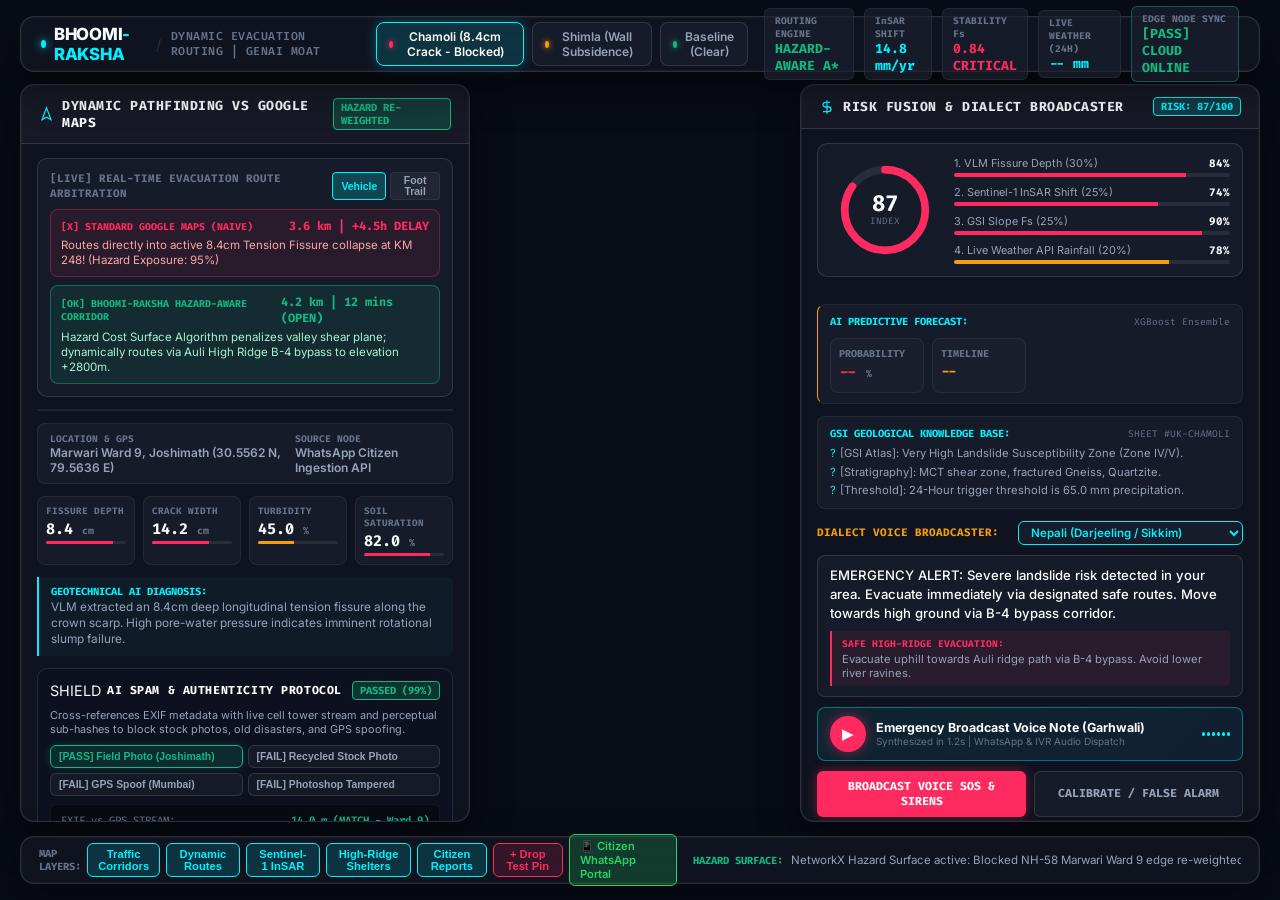
==== commit bf031d8d: "Remove Wayanad/Malayalam across dashboard and backend; add authentic Nepali, Garhwali, and Pahari di" ====
--- a/dashboard/index.html
+++ b/dashboard/index.html
@@ -45,9 +45,6 @@
     <div class="hud-scenarios">
       <button class="sc-pill sc-pill--active" id="btn-sc-chamoli" onclick="selectScenario('chamoli_fissure')">
         <span class="sc-dot dot-red"></span> Chamoli (8.4cm Crack - Blocked)
-      </button>
-      <button class="sc-pill" id="btn-sc-wayanad" onclick="selectScenario('wayanad_flood')">
-        <span class="sc-dot dot-cyan"></span> Wayanad (Debris Flood)
       </button>
       <button class="sc-pill" id="btn-sc-shimla" onclick="selectScenario('shimla_subsidence')">
         <span class="sc-dot dot-amber"></span> Shimla (Wall Subsidence)
@@ -358,10 +355,9 @@
         <div class="broadcast-top-row">
           <span class="bc-title">DIALECT VOICE BROADCASTER:</span>
           <select id="dialect-select" class="dialect-select-input" onchange="changeDialect(this.value)">
+            <option value="Nepali">Nepali (Darjeeling / Sikkim)</option>
             <option value="Garhwali">Garhwali (Chamoli / Uttarakhand)</option>
-            <option value="Malayalam">Malayalam (Wayanad / Kerala)</option>
             <option value="Pahari">Pahari (Shimla / HP)</option>
-            <option value="Nepali">Nepali (Darjeeling / Sikkim)</option>
             <option value="Hindi">Hindi (Common)</option>
             <option value="English">English (National)</option>
           </select>
@@ -464,6 +460,15 @@
           </p>
         </div>
 
+        <!-- Attached Field Photo & AI Vision Detection -->
+        <div id="sos-image-container" style="display: none; margin-bottom: 12px; border-radius: 8px; overflow: hidden; border: 1px solid rgba(255,255,255,0.15); background: #0b141a;">
+          <img id="sos-modal-image" src="" alt="Citizen Distress Photo" style="width: 100%; max-height: 150px; object-fit: cover; display: block;">
+          <div id="sos-ai-badge-row" style="padding: 6px 10px; display: flex; justify-content: space-between; align-items: center; background: rgba(0,0,0,0.6); font-size: 11px;">
+            <span id="sos-ai-status-pill" style="font-weight: 700; color: #10b981;">🟢 VERIFIED AUTHENTIC</span>
+            <span id="sos-ai-metrics" style="color: #00f0ff; font-family: monospace; font-weight: 600;">Fissure: 8.4cm | Trust: 99%</span>
+          </div>
+        </div>
+
         <div class="sos-action-bar">
           <button class="action-btn btn-broadcast" style="padding: 8px 16px; font-size: 11px;" onclick="triggerOperatorAction('CONFIRM_DISPATCH')">
             DISPATCH DIALECT SIREN & ROUTE
